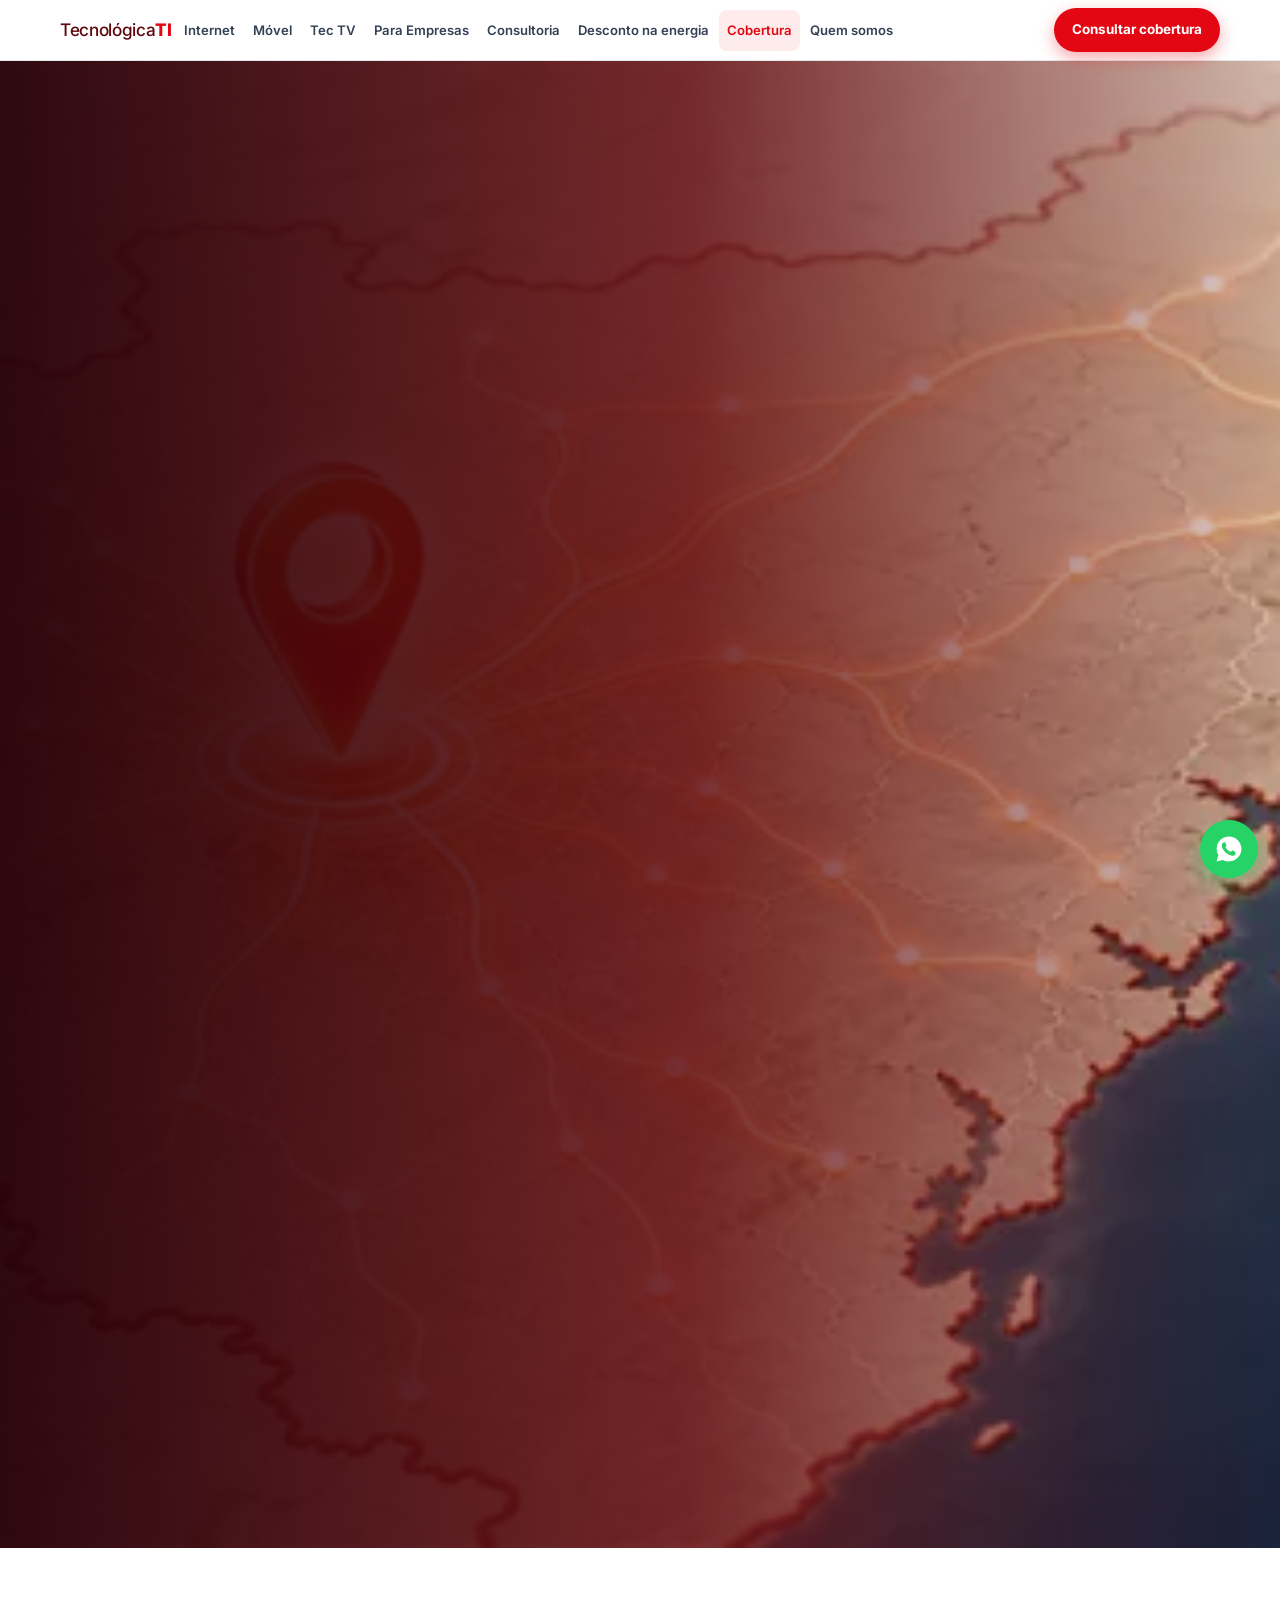
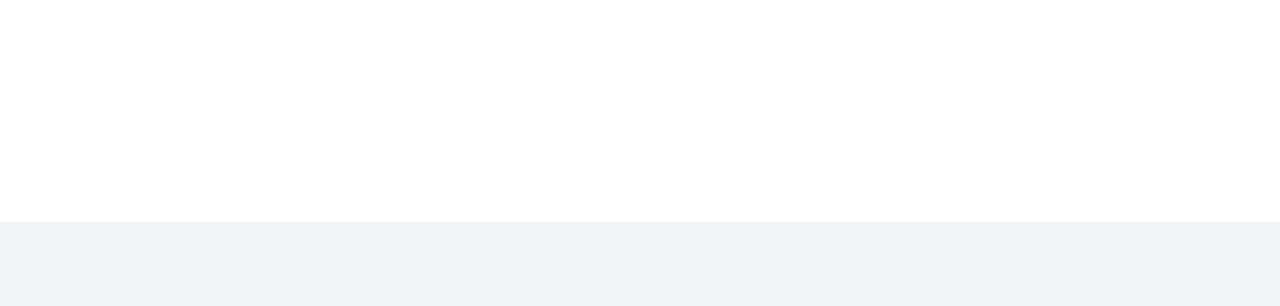
==== cobertura.html @ b2e0259f "Adiciona paginas de cobertura energia e planos moveis" ====
<!DOCTYPE html>
<html lang="pt-BR">
<head>
  <meta charset="UTF-8">
  <meta name="viewport" content="width=device-width, initial-scale=1.0">
  <title>Cobertura de Internet Fibra e Link Dedicado | Oeste da Bahia</title>
  <meta name="description" content="Consulte a cobertura da Tecnológica TI no Oeste da Bahia. Internet fibra, internet empresarial e link dedicado em Santa Maria da Vitória, Santana, São Félix do Coribe e outras cidades.">
  <meta name="keywords" content="cobertura internet Oeste da Bahia, internet fibra Santa Maria da Vitória, internet Santana Bahia, internet São Félix do Coribe, link dedicado Oeste da Bahia, Tecnológica TI">
  <meta name="robots" content="index, follow, max-image-preview:large">
  <link rel="canonical" href="https://tecnologicati.com.br/cobertura.html">
  <meta property="og:type" content="website">
  <meta property="og:locale" content="pt_BR">
  <meta property="og:title" content="Cobertura de Internet Fibra e Link Dedicado no Oeste da Bahia">
  <meta property="og:description" content="Conheça as cidades atendidas pela rede da Tecnológica TI e consulte disponibilidade de fibra e link dedicado.">
  <meta property="og:url" content="https://tecnologicati.com.br/cobertura.html">
  <meta property="og:image" content="https://tecnologicati.com.br/images/mapa-rede-fundo.png">
  <meta property="og:image:alt" content="Mapa da cobertura da Tecnológica TI no Oeste da Bahia">
  <link rel="icon" type="image/png" href="images/logo-oficial.png?v=2">
  <link rel="preconnect" href="https://fonts.googleapis.com">
  <link rel="preconnect" href="https://fonts.gstatic.com" crossorigin>
  <link href="https://fonts.googleapis.com/css2?family=Inter:wght@400;500;600;700;800&amp;display=swap" rel="stylesheet">
  <link rel="stylesheet" href="css/estilo.css?v=31">
  <script type="application/ld+json">
  {
    "@context": "https://schema.org",
    "@graph": [
      {
        "@type": "BreadcrumbList",
        "itemListElement": [
          {"@type": "ListItem", "position": 1, "name": "Início", "item": "https://tecnologicati.com.br/"},
          {"@type": "ListItem", "position": 2, "name": "Cobertura", "item": "https://tecnologicati.com.br/cobertura.html"}
        ]
      },
      {
        "@type": "Service",
        "name": "Cobertura de internet fibra e link dedicado no Oeste da Bahia",
        "serviceType": ["Internet fibra óptica", "Internet empresarial", "Link dedicado"],
        "description": "Rede regional da Tecnológica TI para residências e empresas no Oeste da Bahia, com consulta de disponibilidade por endereço.",
        "url": "https://tecnologicati.com.br/cobertura.html",
        "provider": {"@type": "Organization", "name": "Tecnológica TI Consultoria Digital", "url": "https://tecnologicati.com.br/", "telephone": "+55-77-3086-8790"},
        "areaServed": [
          "Santa Maria da Vitória", "São Félix do Coribe", "Correntina", "Santana", "Serra Dourada", "Colônia do Formoso", "Cuscuzeiro", "Porteiras de Santa Cruz", "Canápolis", "Bom Jesus da Lapa"
        ]
      },
      {
        "@type": "FAQPage",
        "mainEntity": [
          {"@type": "Question", "name": "Como consultar a cobertura de internet no meu endereço?", "acceptedAnswer": {"@type": "Answer", "text": "Selecione sua cidade no mapa e envie o endereço para a equipe da Tecnológica TI confirmar a disponibilidade técnica."}},
          {"@type": "Question", "name": "A Tecnológica TI oferece link dedicado?", "acceptedAnswer": {"@type": "Answer", "text": "Sim. Empresas, operadoras e provedores podem solicitar análise e cotação de link dedicado nas localidades atendidas pela rede."}},
          {"@type": "Question", "name": "Fibra residencial e link dedicado são a mesma coisa?", "acceptedAnswer": {"@type": "Answer", "text": "Não. A fibra residencial atende o uso cotidiano, enquanto o link dedicado é dimensionado para operações empresariais que precisam de banda garantida, estabilidade e atendimento especializado."}}
        ]
      }
    ]
  }
  </script>
</head>
<body class="cobertura-page">
  <header class="header" id="topo">
    <div class="container header__inner">
      <a href="index.html" class="logo" aria-label="Tecnológica TI — página inicial"><span class="logo__text">Tecnológica<strong>TI</strong></span></a>
      <nav class="nav" id="menu" aria-label="Navegação principal">
        <div class="nav__item"><a href="index.html#planos" class="nav__link">Internet</a></div>
        <div class="nav__item"><a href="movel.html" class="nav__link">Móvel</a></div>
        <div class="nav__item"><a href="index.html#tectv" class="nav__link">Tec TV</a></div>
        <div class="nav__item"><a href="index.html#planos-empresas" class="nav__link">Para Empresas</a></div>
        <div class="nav__item"><a href="index.html#consultoria" class="nav__link">Consultoria</a></div>
        <div class="nav__item"><a href="desconto-energia.html" class="nav__link">Desconto na energia</a></div>
        <div class="nav__item"><a href="cobertura.html" class="nav__link nav__link--ativo" aria-current="page">Cobertura</a></div>
        <div class="nav__item"><a href="sobre.html" class="nav__link">Quem somos</a></div>
      </nav>
      <div class="header__actions">
        <a class="btn btn--primary" href="https://wa.me/5577999764459?text=Ol%C3%A1!%20Quero%20consultar%20a%20cobertura%20de%20internet%20no%20meu%20endere%C3%A7o." target="_blank" rel="noopener">Consultar cobertura</a>
        <button class="menu-toggle" id="menuToggle" aria-label="Abrir menu" aria-expanded="false"><span></span><span></span><span></span></button>
      </div>
    </div>
  </header>

  <main>
    <section class="cobertura-hero">
      <div class="container cobertura-hero__conteudo">
        <nav class="breadcrumb" aria-label="Navegação estrutural"><a href="index.html">Início</a><span aria-hidden="true">›</span><span>Cobertura</span></nav>
        <span class="cobertura-kicker">Rede regional no Oeste da Bahia</span>
        <h1>Cobertura de internet fibra e link dedicado no Oeste da Bahia</h1>
        <p>Conectamos residências, empresas, operadoras e provedores com uma rede construída para entregar estabilidade, atendimento próximo e soluções adequadas a cada operação.</p>
        <div class="cobertura-hero__acoes">
          <a class="btn btn--primary btn--lg" href="#mapa-cobertura">Ver cidades atendidas</a>
          <a class="btn btn--sobre-claro btn--lg" href="https://wa.me/5577999764459?text=Ol%C3%A1!%20Quero%20consultar%20a%20cobertura%20da%20Tecnol%C3%B3gica%20TI." target="_blank" rel="noopener">Consultar meu endereço</a>
        </div>
      </div>
    </section>

    <section class="cobertura-intro" aria-labelledby="cobertura-qualidade-titulo">
      <div class="container cobertura-intro__grid">
        <div>
          <span class="sobre-kicker">Conectividade de verdade</span>
          <h2 id="cobertura-qualidade-titulo">Qualidade de internet que começa na infraestrutura</h2>
          <p>A experiência de uma boa conexão depende de planejamento, capacidade de rede e suporte. A Tecnológica TI mantém presença regional e acompanha a operação de perto para atender desde o uso diário em casa até ambientes empresariais que não podem parar.</p>
          <p>Nossa fibra óptica leva mais estabilidade para trabalho, estudos, entretenimento e sistemas corporativos. A disponibilidade de planos e a viabilidade técnica são confirmadas para cada endereço.</p>
        </div>
        <div class="cobertura-diferenciais" aria-label="Diferenciais da rede">
          <article><strong>Fibra óptica</strong><span>Conexão preparada para múltiplos dispositivos e uso intenso.</span></article>
          <article><strong>Suporte regional</strong><span>Atendimento próximo para orientar e resolver com agilidade.</span></article>
          <article><strong>Soluções empresariais</strong><span>Projetos dimensionados para comércios, escritórios e operações críticas.</span></article>
          <article><strong>Infraestrutura própria</strong><span>Rede integrada ao ecossistema de data center e interconexão.</span></article>
        </div>
      </div>
    </section>

    <section class="cobertura-mapa-section" id="mapa-cobertura" aria-labelledby="mapa-cobertura-titulo">
      <div class="container">
        <div class="sobre-section-head">
          <span class="sobre-kicker">Consulte a região</span>
          <h2 id="mapa-cobertura-titulo">Mapa de cobertura e presença de rede</h2>
          <p>Escolha uma cidade para posicionar o mapa. A cobertura exata deve ser confirmada pelo endereço de instalação.</p>
        </div>
        <div class="cobertura-mapa">
          <div class="google-map cobertura-mapa__iframe"><iframe id="googleMapaCobertura" title="Mapa da cobertura da Tecnológica TI em Santa Maria da Vitória" src="https://www.google.com/maps?q=Santa%20Maria%20da%20Vit%C3%B3ria%2C%20BA&amp;output=embed" loading="lazy" referrerpolicy="no-referrer-when-downgrade" allowfullscreen></iframe></div>
          <div class="cobertura-mapa__cidades">
            <h3>Cidades e localidades presentes no mapa</h3>
            <p>Selecione uma localidade para atualizar o mapa sem sair da página.</p>
            <div class="cobertura-cidades" role="list">
              <button type="button" data-destino="Santa Maria da Vitória, BA">Santa Maria da Vitória</button>
              <button type="button" data-destino="São Félix do Coribe, BA">São Félix do Coribe</button>
              <button type="button" data-destino="Correntina, BA">Correntina</button>
              <button type="button" data-destino="Santana, BA">Santana</button>
              <button type="button" data-destino="Serra Dourada, BA">Serra Dourada</button>
              <button type="button" data-destino="Colônia do Formoso, Santa Maria da Vitória, BA">Colônia do Formoso</button>
              <button type="button" data-destino="Cuscuzeiro, BA">Cuscuzeiro</button>
              <button type="button" data-destino="Porteiras de Santa Cruz, BA">Porteiras de Santa Cruz</button>
              <button type="button" data-destino="Canápolis, BA">Canápolis</button>
              <button type="button" data-destino="Bom Jesus da Lapa, BA">Bom Jesus da Lapa</button>
            </div>
            <a class="btn btn--primary" href="https://wa.me/5577999764459?text=Ol%C3%A1!%20Quero%20confirmar%20se%20a%20Tecnol%C3%B3gica%20TI%20atende%20meu%20endere%C3%A7o." target="_blank" rel="noopener">Confirmar cobertura no endereço</a>
          </div>
        </div>
      </div>
    </section>

    <section class="cobertura-dedicado" aria-labelledby="link-dedicado-titulo">
      <div class="container cobertura-dedicado__grid">
        <div>
          <span class="sobre-kicker">Conectividade para empresas</span>
          <h2 id="link-dedicado-titulo">Link dedicado para empresas nas cidades atendidas</h2>
          <p>O link dedicado é indicado para empresas que dependem de conectividade contínua para sistemas em nuvem, telefonia IP, videoconferências, monitoramento, filiais e atendimento digital.</p>
          <p>Cada projeto passa por análise técnica de rota, capacidade e necessidade de banda. A equipe dimensiona a solução e apresenta as condições para o endereço solicitado.</p>
          <a class="btn btn--cta btn--lg" href="https://wa.me/5577981409291?text=Ol%C3%A1!%20Quero%20cotar%20um%20link%20dedicado%20para%20minha%20empresa." target="_blank" rel="noopener">Cotar link dedicado</a>
        </div>
        <div class="cobertura-dedicado__itens">
          <article><h3>Banda dimensionada</h3><p>Capacidade planejada conforme aplicações, número de usuários e criticidade da operação.</p></article>
          <article><h3>Atendimento especializado</h3><p>Equipe preparada para acompanhar ambientes corporativos e projetos de rede.</p></article>
          <article><h3>Integração regional</h3><p>Conectividade apoiada pela infraestrutura e presença da Tecnológica TI no Oeste da Bahia.</p></article>
        </div>
      </div>
    </section>

    <section class="sobre-faq cobertura-faq" aria-labelledby="cobertura-faq-titulo">
      <div class="container">
        <div class="sobre-section-head"><span class="sobre-kicker">Perguntas frequentes</span><h2 id="cobertura-faq-titulo">Dúvidas sobre cobertura e link dedicado</h2></div>
        <div class="sobre-faq__grid">
          <details><summary>Como saber se a fibra chega ao meu endereço?</summary><p>Selecione sua cidade no mapa e fale com nossa equipe informando o endereço de instalação. A disponibilidade é confirmada após a consulta técnica.</p></details>
          <details><summary>Quais cidades aparecem no mapa da rede?</summary><p>O mapa reúne Santa Maria da Vitória, São Félix do Coribe, Correntina, Santana, Serra Dourada, Colônia do Formoso, Cuscuzeiro, Porteiras de Santa Cruz, Canápolis e Bom Jesus da Lapa.</p></details>
          <details><summary>Link dedicado é indicado para qual tipo de empresa?</summary><p>Para operações que precisam de conectividade estável para sistemas, nuvem, telefonia, videoconferência, monitoramento, atendimento e integração entre unidades.</p></details>
          <details><summary>Posso solicitar um projeto personalizado?</summary><p>Sim. A equipe avalia endereço, aplicações, quantidade de usuários e necessidade de banda para orientar a solução mais adequada.</p></details>
        </div>
      </div>
    </section>
  </main>

  <footer class="footer" id="rodape">
    <div class="container footer__inner">
      <div class="footer__col"><h4>Tecnológica TI</h4><a href="sobre.html">Quem somos</a><a href="cobertura.html">Cobertura</a><a href="index.html#melhor">Por que escolher a gente</a></div>
      <div class="footer__col"><h4>Soluções</h4><a href="index.html#planos">Internet fibra</a><a href="index.html#planos-empresas">Internet empresarial</a><a href="index.html#colocation">Colocation e data center</a><a href="#link-dedicado-titulo">Link dedicado</a></div>
      <div class="footer__col"><h4>Atendimento</h4><a href="https://tecnologicati2.atlaz.com.br/central" target="_blank" rel="noopener">Central do Assinante</a><a href="tel:+557730868790">(77) 3086-8790</a><a href="https://wa.me/5577999764459" target="_blank" rel="noopener">WhatsApp</a></div>
      <div class="footer__col"><h4>Unidades</h4><p>Av. Perimetral, 202<br>Santa Maria da Vitória/BA</p><p>Rua Coronel Flores, 52 — Centro<br>Santana/BA</p><a class="footer__admin" href="https://tecnologicati2.atlaz.com.br/admin" target="_blank" rel="noopener">Acesso interno</a></div>
    </div>
    <div class="footer__bottom"><div class="container footer__bottom-inner"><p>© <span id="ano"></span> Tecnológica TI Consultoria Digital.</p><p>Conectividade e infraestrutura no Oeste da Bahia.</p></div></div>
  </footer>
  <a class="whats-flutuante" href="https://wa.me/5577999764459?text=Ol%C3%A1!%20Quero%20consultar%20a%20cobertura%20de%20internet." target="_blank" rel="noopener" aria-label="Consultar cobertura pelo WhatsApp"><svg viewBox="0 0 24 24"><path d="M12 2A9.9 9.9 0 0 0 2.1 11.9a9.8 9.8 0 0 0 1.4 5.1L2 22l5.1-1.3a10 10 0 0 0 4.8 1.2A9.9 9.9 0 0 0 21.9 12 9.9 9.9 0 0 0 12 2zm5.4 14a2.8 2.8 0 0 1-1.9 1.3c-.5.1-1.2.2-3.4-.7a11.9 11.9 0 0 1-4.8-4.3 5.6 5.6 0 0 1-1.1-2.9A3.1 3.1 0 0 1 7.2 7a1 1 0 0 1 .8-.4h.6c.2 0 .4 0 .6.5s.8 1.9.8 2-.1.4-.2.5l-.4.5c-.1.2-.3.3-.1.6a8.4 8.4 0 0 0 1.6 2 7.7 7.7 0 0 0 2.2 1.4c.3.1.5.1.6-.1l.6-.7c.2-.3.4-.2.6-.1l1.9.9c.2.1.4.2.4.3a2.6 2.6 0 0 1-.2 1.6z"/></svg></a>
  <script src="js/cobertura.js?v=1" defer></script>
</body>
</html>
---- css/estilo.css ----
/* ==========================================================================
   Tecnológica TI — folha de estilo do site institucional
   Paleta própria: vermelho profundo + vermelho vibrante + laranja (degradê).
   Estrutura da página (14 blocos): barra utilitária com busca, cabeçalho por
   categorias, banner principal em carrossel, vitrine de ofertas, vitrine de
   colocation, banner secundário, vitrine com abas (cobertura/lojas), vitrine
   empresas, autoatendimento (8 blocos), app/central, "o melhor de" com abas,
   comunicados, barra mais opções e rodapé colorido em colunas.
   ========================================================================== */

:root {
  --verm-900: #5e070d;
  --verm-800: #7d0a13;
  --verm-700: #a80d1a;
  --verm-500: #e30613;
  --verm-400: #f04b55;
  --verm-100: #fdeceb;
  --laranja-500: #ff7a1a;
  --laranja-600: #e56505;
  --laranja-100: #ffeeda;
  --verde-whats: #25d366;
  --cinza-900: #101828;
  --cinza-700: #344054;
  --cinza-500: #667085;
  --cinza-200: #e4e7ec;
  --cinza-100: #f2f4f7;
  --branco: #ffffff;
  --sombra: 0 8px 24px rgba(16, 24, 40, .08);
  --sombra-alta: 0 16px 40px rgba(16, 24, 40, .14);
  --raio: 16px;
  --fonte: "Inter", system-ui, -apple-system, "Segoe UI", sans-serif;
}

* { margin: 0; padding: 0; box-sizing: border-box; }

html { scroll-behavior: smooth; }

body {
  font-family: var(--fonte);
  color: var(--cinza-700);
  background: var(--branco);
  line-height: 1.6;
  -webkit-font-smoothing: antialiased;
}

img, svg { display: block; max-width: 100%; }

/* Evita renderizar seções distantes da tela até que o usuário se aproxime. */
main > section:not(.banner) {
  content-visibility: auto;
  contain-intrinsic-size: auto 760px;
}

a { color: var(--verm-500); text-decoration: none; }

.container { width: min(1160px, 100% - 40px); margin-inline: auto; }

.ico { width: 16px; height: 16px; fill: currentColor; flex: none; }

/* --------------------------------------------------------------------------
   Botões
   -------------------------------------------------------------------------- */
.btn {
  display: inline-flex;
  align-items: center;
  justify-content: center;
  gap: 8px;
  padding: 12px 22px;
  border-radius: 999px;
  font-weight: 700;
  font-size: .95rem;
  border: 2px solid transparent;
  cursor: pointer;
  transition: transform .15s ease, box-shadow .15s ease, background .15s ease, color .15s ease;
  white-space: nowrap;
}
.btn:hover { transform: translateY(-2px); }

.btn--primary {
  background: var(--verm-500);
  color: var(--branco);
  box-shadow: 0 6px 16px rgba(227, 6, 19, .35);
}
.btn--primary:hover { background: var(--verm-700); }

.btn--outline {
  border-color: var(--verm-500);
  color: var(--verm-500);
  background: transparent;
}
.btn--outline:hover { background: var(--verm-100); }

/* Botão de ação das vitrines e banners (equivalente estrutural ao CTA de loja) */
.btn--cta {
  background: var(--laranja-500);
  color: var(--verm-900);
  box-shadow: 0 6px 16px rgba(255, 122, 26, .35);
}
.btn--cta:hover { background: var(--laranja-600); color: var(--branco); }

.btn--block { width: 100%; }

/* --------------------------------------------------------------------------
   1. Barra utilitária: segmentos + região + busca + central
   -------------------------------------------------------------------------- */
.utilbar {
  background: var(--branco);
  border-bottom: 1px solid var(--cinza-200);
  font-size: .82rem;
}
.utilbar__inner {
  display: flex;
  align-items: center;
  justify-content: space-between;
  gap: 16px;
  min-height: 38px;
  flex-wrap: wrap;
}
.utilbar__segmentos { display: flex; align-items: stretch; }
.utilbar__seg {
  display: inline-flex;
  align-items: center;
  padding: 10px 14px;
  color: var(--cinza-700);
  font-weight: 600;
  border-bottom: 3px solid transparent;
}
.utilbar__seg:hover { color: var(--verm-500); }
.utilbar__seg--ativo { color: var(--verm-500); border-bottom-color: var(--verm-500); }

.utilbar__direita { display: flex; align-items: center; gap: 20px; flex: 1; justify-content: flex-start; min-width: 0; }
.utilbar__local { display: inline-flex; align-items: center; gap: 6px; color: var(--cinza-500); }
.utilbar__local .ico { fill: var(--verm-500); }

.busca {
  display: flex;
  align-items: center;
  background: var(--cinza-100);
  border: 1px solid var(--cinza-200);
  border-radius: 999px;
  overflow: hidden;
  flex: 1;
  max-width: 500px;
  min-width: 280px;
  margin-left: 12px;
  margin-right: auto;
  transition: border-color .15s ease, box-shadow .15s ease;
}
.busca:focus-within { border-color: var(--verm-500); box-shadow: 0 0 0 3px rgba(227, 6, 19, .1); }
.busca input {
  border: 0;
  background: transparent;
  padding: 9px 14px 9px 4px;
  font-family: inherit;
  font-size: .85rem;
  width: 100%;
  outline: none;
  color: var(--cinza-700);
}
.busca button {
  border: 0;
  background: transparent;
  width: 38px; height: 34px;
  margin-left: 5px;
  padding: 0;
  display: grid; place-items: center;
  cursor: pointer;
}
.busca button svg { width: 17px; height: 17px; fill: var(--verm-500); }

.utilbar__central { font-weight: 700; color: var(--verm-500); }
.utilbar__central:hover { text-decoration: underline; }

/* --------------------------------------------------------------------------
   2. Cabeçalho: logo + categorias + ações
   -------------------------------------------------------------------------- */
.header {
  position: sticky;
  top: 0;
  z-index: 50;
  background: var(--branco);
  border-bottom: 1px solid var(--cinza-200);
  transition: box-shadow .2s ease;
}
.header.rolou { box-shadow: var(--sombra); }

.header__inner {
  display: flex;
  align-items: center;
  justify-content: flex-start;
  gap: 4px;
  height: 60px;
}

.logo { display: inline-flex; align-items: center; gap: 5px; flex-shrink: 0; }
.logo__text { font-size: 1.08rem; font-weight: 500; color: var(--verm-900); letter-spacing: -.02em; white-space: nowrap; }
.logo__text strong { font-weight: 800; color: var(--verm-500); }
.logo--light .logo__text { color: var(--branco); }
.logo--light .logo__text strong { color: var(--laranja-500); }

.nav { display: flex; align-items: center; justify-content: flex-start; gap: 2px; flex: 0 1 auto; min-width: 0; }
.nav__item { position: relative; flex-shrink: 0; }
.nav__link {
  display: inline-flex;
  align-items: center;
  gap: 4px;
  color: var(--cinza-700);
  font-weight: 600;
  font-size: .82rem;
  padding: 10px 8px;
  border-radius: 8px;
  white-space: nowrap;
}
.nav__link:hover { color: var(--verm-500); background: var(--verm-100); }
.nav__seta { width: 14px; height: 14px; }

.nav__drop {
  position: absolute;
  top: 100%; left: 0;
  min-width: 220px;
  background: var(--branco);
  border: 1px solid var(--cinza-200);
  border-radius: 12px;
  box-shadow: var(--sombra-alta);
  padding: 8px;
  display: none;
  z-index: 60;
}
.nav__item:hover .nav__drop,
.nav__item:focus-within .nav__drop { display: block; }
.nav__drop a {
  display: block;
  padding: 10px 12px;
  border-radius: 8px;
  color: var(--cinza-700);
  font-size: .92rem;
}
.nav__drop a:hover { background: var(--verm-100); color: var(--verm-500); }

.header__actions { display: flex; align-items: center; gap: 10px; flex-shrink: 0; margin-left: auto; }
.header__actions > .btn--primary { padding: 9px 16px; font-size: .84rem; }
.btn--central { padding: 10px 18px; }

.menu-toggle {
  display: none;
  flex-direction: column;
  gap: 5px;
  background: none;
  border: 0;
  padding: 8px;
  cursor: pointer;
}
.menu-toggle span {
  width: 24px; height: 2.5px;
  background: var(--verm-900);
  border-radius: 2px;
  transition: transform .2s ease, opacity .2s ease;
}
.menu-toggle[aria-expanded="true"] span:nth-child(1) { transform: translateY(7.5px) rotate(45deg); }
.menu-toggle[aria-expanded="true"] span:nth-child(2) { opacity: 0; }
.menu-toggle[aria-expanded="true"] span:nth-child(3) { transform: translateY(-7.5px) rotate(-45deg); }

/* --------------------------------------------------------------------------
   3. Banner principal (carrossel promocional de largura total)
   -------------------------------------------------------------------------- */
.banner {
  /* Imagem de fundo do topo com leve escurecimento à esquerda para o texto */
  background-color: var(--verm-700);
  color: var(--branco);
  overflow: hidden;
  position: relative;
}

.banner__slide {
  display: none;
  animation: slideEntra .5s ease;
  background-size: cover;
  background-position: center;
  min-height: 310px;
}
.banner__slide:nth-child(1) {
  background-image: linear-gradient(100deg, rgba(70, 5, 8, .72) 0%, rgba(70, 5, 8, .3) 58%, rgba(0, 0, 0, .08) 100%), url("../images/fundo-topo.webp");
}
.banner__slide:nth-child(2) {
  background-image: linear-gradient(90deg, rgba(25, 0, 4, .35), transparent 68%), url("../images/hero-datacenter.webp");
}
.banner__slide:nth-child(3) {
  background-image: linear-gradient(90deg, rgba(94, 7, 13, .92) 0%, rgba(140, 8, 16, .64) 55%, rgba(94, 7, 13, .28) 100%), url("../images/hero-suporte.webp");
  background-blend-mode: color, normal;
}
.banner__slide:nth-child(4) {
  background-image: linear-gradient(90deg, rgba(15, 0, 4, .3), transparent 68%), url("../images/hero-tectv.webp");
}
.banner__slide--ativo { display: block; }
@keyframes slideEntra {
  from { opacity: 0; transform: translateX(24px); }
  to { opacity: 1; transform: translateX(0); }
}

.banner__grid {
  display: grid;
  grid-template-columns: minmax(0, 680px);
  gap: 40px;
  align-items: center;
  padding: 38px 0 36px;
  min-height: 310px;
}
.banner .banner__oferta { display: none; }

.banner__selo {
  display: inline-block;
  background: var(--laranja-500);
  color: var(--verm-900);
  font-size: .78rem;
  font-weight: 800;
  text-transform: uppercase;
  letter-spacing: .05em;
  padding: 5px 14px;
  border-radius: 999px;
  margin-bottom: 16px;
}
.banner__texto h1, .banner__texto h2 {
  font-size: clamp(1.7rem, 3.4vw, 2.5rem);
  font-weight: 800;
  line-height: 1.15;
  letter-spacing: -.02em;
  margin-bottom: 12px;
}
.banner__texto p { color: rgba(255, 255, 255, .82); max-width: 46ch; }

.banner__oferta { display: grid; justify-items: center; }

.oferta-composta {
  background: rgba(255, 255, 255, .1);
  backdrop-filter: blur(10px);
  border: 1px solid rgba(255, 255, 255, .22);
  border-radius: 20px;
  padding: 26px 32px;
  display: grid;
  justify-items: center;
  gap: 18px;
  box-shadow: var(--sombra-alta);
  min-width: 300px;
}
.oferta-composta__blocos { display: flex; align-items: center; gap: 14px; }
.oferta-composta__bloco { text-align: center; }
.oferta-composta__numero {
  display: block;
  font-size: 3.6rem;
  font-weight: 800;
  line-height: 1;
  letter-spacing: -.04em;
}
.oferta-composta__unidade { font-size: 1.1rem; font-weight: 700; color: var(--laranja-500); }
.oferta-composta__mais { font-size: 1.8rem; font-weight: 800; color: rgba(255, 255, 255, .6); }
.oferta-composta__bloco--extra {
  display: flex;
  flex-direction: column;
  align-items: center;
  gap: 8px;
  background: rgba(255, 255, 255, .1);
  border-radius: 14px;
  padding: 14px 18px;
  font-size: .85rem;
  font-weight: 600;
}
.oferta-composta__bloco--extra svg { width: 30px; height: 30px; fill: var(--laranja-500); }

.oferta-composta__preco { text-align: center; }
.oferta-composta__preco > span { display: block; font-size: .82rem; color: rgba(255, 255, 255, .75); margin-bottom: 2px; }

.preco-grande { display: flex; align-items: baseline; justify-content: center; gap: 4px; font-weight: 800; }
.preco-grande em { font-style: normal; font-size: 1rem; align-self: flex-start; margin-top: 8px; }
.preco-grande { font-size: 2.6rem; line-height: 1; }
.preco-grande small { font-size: 1rem; font-weight: 600; opacity: .85; }
.preco-grande--escuro { color: var(--verm-900); }
.preco-grande--consulta { font-size: 1.35rem; padding: 10px 0; }

.rack--banner { margin: 0; min-width: 260px; }
.rack--banner2 { margin: 0; min-width: 220px; }

.banner__pontos {
  display: flex;
  justify-content: center;
  gap: 10px;
  padding: 0;
  position: absolute;
  left: 50%;
  bottom: 12px;
  transform: translateX(-50%);
  z-index: 4;
}

#planos.vitrine { padding-top: 44px; }
.banner__ponto, .banner2__ponto {
  width: 10px; height: 10px;
  border-radius: 999px;
  border: 0;
  background: rgba(255, 255, 255, .35);
  cursor: pointer;
  transition: width .2s ease, background .2s ease;
  padding: 0;
}
.banner__ponto--ativo { width: 28px; background: var(--laranja-500); }

/* --------------------------------------------------------------------------
   Banner ilustrado da campanha (imagem pura, sem texto sobreposto)
   -------------------------------------------------------------------------- */
.banner-imagem { padding: 8px 0 40px; }
.banner-imagem a {
  display: block;
  border-radius: 20px;
  overflow: hidden;
  box-shadow: var(--sombra);
  transition: transform .2s ease, box-shadow .2s ease;
}
.banner-imagem a:hover { transform: translateY(-3px); box-shadow: var(--sombra-alta); }
.banner-imagem img { width: 100%; display: block; }

/* --------------------------------------------------------------------------
   Vitrines (títulos, trilhos de cards e setas)
   -------------------------------------------------------------------------- */
.vitrine { padding: 64px 0; }
.vitrine--cinza { background: var(--cinza-100); }

.vitrine__titulo {
  font-size: clamp(1.4rem, 2.6vw, 1.9rem);
  font-weight: 800;
  color: var(--verm-900);
  letter-spacing: -.02em;
  margin-bottom: 6px;
}
.vitrine__subtitulo { color: var(--cinza-500); font-size: .98rem; margin-bottom: 30px; }
.vitrine__titulo + .abas { margin-top: 18px; }

.trilho {
  display: grid;
  grid-auto-flow: column;
  grid-auto-columns: calc(25% - 18px);
  gap: 24px;
  overflow-x: auto;
  scroll-snap-type: x mandatory;
  padding: 16px 4px 8px;
  scrollbar-width: none;
}
.trilho::-webkit-scrollbar { display: none; }
.trilho > * { scroll-snap-align: start; }

.trilho__setas {
  display: flex;
  justify-content: center;
  gap: 14px;
  margin-top: 18px;
}
.trilho__seta {
  width: 40px; height: 40px;
  border-radius: 50%;
  border: 0;
  background: var(--verm-100);
  display: grid; place-items: center;
  cursor: pointer;
  transition: background .15s ease;
}
.trilho__seta:hover { background: var(--verm-500); }
.trilho__seta svg { width: 20px; height: 20px; fill: var(--verm-500); }
.trilho__seta:hover svg { fill: var(--branco); }

/* Card de oferta (planos e soluções) */
.oferta {
  background: var(--branco);
  border: 1px solid var(--cinza-200);
  border-radius: var(--raio);
  padding: 24px;
  display: flex;
  flex-direction: column;
  position: relative;
  transition: transform .2s ease, box-shadow .2s ease;
}
.oferta:hover { transform: translateY(-4px); box-shadow: var(--sombra); }
.oferta--destaque { border: 2px solid var(--verm-500); box-shadow: var(--sombra-alta); }

.oferta__tag {
  position: absolute;
  top: -12px; left: 20px;
  background: var(--verm-500);
  color: var(--branco);
  font-size: .72rem;
  font-weight: 700;
  text-transform: uppercase;
  letter-spacing: .05em;
  padding: 4px 12px;
  border-radius: 999px;
  white-space: nowrap;
}
.oferta__tag--ciano { background: var(--laranja-500); color: var(--verm-900); }
.oferta__tag--escuro { background: var(--verm-900); }

.oferta__visual {
  aspect-ratio: 764 / 508;
  border-radius: 12px;
  margin: 12px 0 6px;
  overflow: hidden;
}
.oferta__visual img {
  width: 100%;
  height: 100%;
  object-fit: cover;
  display: block;
  transition: transform .25s ease;
}
.oferta__visual--empresa {
  aspect-ratio: auto;
  height: 112px;
  margin: 12px 0 8px;
}
.oferta:hover .oferta__visual img { transform: scale(1.08); }
.oferta__visual--dia { background: linear-gradient(135deg, var(--verm-500), var(--laranja-500)); }
.oferta__visual--streaming { background: linear-gradient(135deg, var(--verm-900), var(--verm-500)); }
.oferta__visual--games { background: linear-gradient(135deg, #1c1c2e, var(--verm-700)); }
.oferta__visual--casa { background: linear-gradient(135deg, var(--laranja-600), var(--verm-500)); }

.oferta__titulo {
  color: var(--verm-900);
  font-size: 1.02rem;
  font-weight: 700;
  line-height: 1.35;
  margin: 10px 0 14px;
  min-height: 2.7em;
}
.oferta__titulo-sub {
  display: block;
  color: var(--laranja-600);
  font-size: .82rem;
  font-weight: 700;
  margin-top: 2px;
}

/* Banner com ícone (colocation, IPv4) */
.oferta__banner {
  position: relative;
  height: 120px;
  border-radius: 12px;
  margin: 12px 0 6px;
  display: grid;
  place-items: center;
  overflow: hidden;
}
.oferta__banner svg {
  width: 46px; height: 46px;
  fill: none;
  stroke: rgba(255, 255, 255, .95);
  stroke-width: 1.6;
  stroke-linecap: round;
  stroke-linejoin: round;
  filter: drop-shadow(0 6px 14px rgba(0, 0, 0, .3));
}
.oferta__banner img {
  width: 100%;
  height: 100%;
  object-fit: cover;
  display: block;
  transition: transform .25s ease;
}
.ipv4 .oferta__banner img { object-position: center; }
.oferta:hover .oferta__banner img { transform: scale(1.08); }
.oferta__banner--1 { background: linear-gradient(135deg, var(--verm-900), var(--verm-500)); }
.oferta__banner--2 { background: linear-gradient(135deg, var(--verm-700), var(--laranja-600)); }
.oferta__banner--3 { background: linear-gradient(135deg, #1c1c2e, var(--verm-700)); }
.oferta__banner--4 { background: linear-gradient(135deg, var(--laranja-600), var(--verm-500)); }
.oferta__banner--5 { background: linear-gradient(135deg, var(--laranja-500), var(--verm-600, var(--verm-500))); }
.oferta__banner-badge {
  position: absolute;
  right: 10px;
  bottom: 10px;
  background: var(--branco);
  color: var(--verm-900);
  font-weight: 800;
  font-size: .8rem;
  min-width: 38px;
  height: 38px;
  padding: 0 6px;
  border-radius: 999px;
  display: grid;
  place-items: center;
  box-shadow: 0 4px 10px rgba(0, 0, 0, .25);
}

.oferta__custoip {
  display: flex;
  align-items: center;
  gap: 10px;
  background: var(--cinza-100);
  border: 1px solid var(--cinza-200);
  border-radius: 10px;
  padding: 8px 12px;
  margin-bottom: 12px;
}
.oferta__custoip svg { width: 20px; height: 20px; fill: var(--cinza-500); flex-shrink: 0; }
.oferta__custoip-texto { font-size: .72rem; color: var(--cinza-500); line-height: 1.3; }
.oferta__custoip-valor { display: block; font-weight: 800; color: var(--verm-900); font-size: .85rem; }
.oferta__lista { list-style: none; flex: 1; margin-bottom: 18px; }
.oferta__lista li {
  display: flex;
  align-items: flex-start;
  gap: 8px;
  font-size: .88rem;
  padding: 7px 0;
  border-bottom: 1px dashed var(--cinza-200);
}
.oferta__lista li:last-child { border-bottom: 0; }
.oferta__lista .ico { fill: var(--laranja-600); margin-top: 3px; }

.oferta__rodape { display: grid; gap: 8px; text-align: center; }
.oferta__label { font-size: .78rem; color: var(--cinza-500); font-weight: 600; }
.oferta__detalhes { font-size: .88rem; font-weight: 600; }
.oferta__detalhes:hover { text-decoration: underline; }

/* Card de produto (cidades / lojas) */
.produto {
  background: var(--branco);
  border: 1px solid var(--cinza-200);
  border-radius: var(--raio);
  padding: 24px;
  display: flex;
  flex-direction: column;
  position: relative;
  text-align: center;
  transition: transform .2s ease, box-shadow .2s ease;
}
.produto:hover { transform: translateY(-4px); box-shadow: var(--sombra); }

.produto__tag {
  position: absolute;
  top: -12px; left: 20px;
  background: var(--verm-500);
  color: var(--branco);
  font-size: .72rem;
  font-weight: 700;
  text-transform: uppercase;
  letter-spacing: .05em;
  padding: 4px 12px;
  border-radius: 999px;
}
.produto__tag--ciano { background: var(--laranja-500); color: var(--verm-900); }

.produto__visual {
  height: 96px;
  display: grid;
  place-items: center;
  background: var(--verm-100);
  border-radius: 12px;
  margin: 12px 0 16px;
}
.produto__visual svg { width: 44px; height: 44px; fill: var(--verm-500); }
.produto__visual--foto {
  overflow: hidden;
  padding: 0;
}
.produto__visual--foto img {
  width: 100%;
  height: 100%;
  object-fit: cover;
  display: block;
  transition: transform .25s ease;
}
.produto:hover .produto__visual--foto img { transform: scale(1.05); }

.produto__nome { color: var(--verm-900); font-size: 1.05rem; font-weight: 800; }
.produto__marca { font-size: .85rem; color: var(--cinza-500); margin-bottom: 12px; }
.produto__specs {
  list-style: none;
  font-size: .85rem;
  color: var(--cinza-700);
  margin-bottom: 18px;
  flex: 1;
}
.produto__specs li { padding: 5px 0; border-bottom: 1px dashed var(--cinza-200); }
.produto__specs li:last-child { border-bottom: 0; }

/* --------------------------------------------------------------------------
   Abas (tab strips)
   -------------------------------------------------------------------------- */
.abas {
  display: flex;
  gap: 4px;
  border-bottom: 2px solid var(--cinza-200);
  margin-bottom: 26px;
  overflow-x: auto;
  scrollbar-width: none;
}
.abas::-webkit-scrollbar { display: none; }
.abas__botao {
  border: 0;
  background: none;
  font-family: inherit;
  font-size: .93rem;
  font-weight: 600;
  color: var(--cinza-500);
  padding: 12px 18px;
  cursor: pointer;
  border-bottom: 3px solid transparent;
  margin-bottom: -2px;
  white-space: nowrap;
}
.abas__botao:hover { color: var(--verm-500); }
.abas__botao--ativo { color: var(--verm-500); border-bottom-color: var(--verm-500); }

.abas__painel { display: none; }
.abas__painel--ativo { display: block; }

/* --------------------------------------------------------------------------
   6. Banner secundário (carrossel escuro)
   -------------------------------------------------------------------------- */
.banner2 { padding: 24px 0 40px; }
.banner2__viewport { position: relative; }
.banner2__slide {
  display: none;
  grid-template-columns: .8fr 1.2fr;
  gap: 40px;
  align-items: center;
  background:
    radial-gradient(500px 300px at 100% 0%, rgba(255, 122, 26, .2), transparent 60%),
    linear-gradient(120deg, var(--cinza-900), var(--verm-900));
  color: var(--branco);
  border-radius: 20px;
  padding: 40px 48px;
  min-height: 256px;
  box-sizing: border-box;
  animation: slideEntra .5s ease;
}
.banner2__slide:first-child {
  background:
    linear-gradient(90deg, rgba(10, 10, 14, .08) 0%, rgba(34, 5, 9, .48) 46%, rgba(94, 7, 13, .94) 100%),
    url("../images/datacenter-banner-fundo.webp") center / cover no-repeat;
}
.banner2__slide:first-child .banner2__visual { visibility: hidden; }
.banner2__slide:nth-child(2) {
  background:
    linear-gradient(90deg, rgba(10, 10, 16, .18) 0%, rgba(94, 7, 13, .82) 58%, rgba(94, 7, 13, .94) 100%),
    url("../images/youtube-banner-fundo.webp") center / cover no-repeat;
}
.banner2__slide--ativo { display: grid; }

.banner2__visual { display: grid; place-items: center; }
.banner2__icone { width: 110px; height: 110px; fill: var(--laranja-500); }

.banner2__conteudo h2 {
  font-size: clamp(1.25rem, 2.4vw, 1.7rem);
  font-weight: 800;
  letter-spacing: -.02em;
  margin-bottom: 10px;
}
.banner2__conteudo p { color: rgba(255, 255, 255, .8); font-size: .95rem; margin-bottom: 20px; max-width: 60ch; }

.banner2__pontos { display: flex; justify-content: center; gap: 10px; margin-top: 16px; }
.banner2__ponto--ativo { width: 28px; background: var(--verm-500); }
.banner2__ponto { background: var(--cinza-200); }
.banner2__ponto.banner2__ponto--ativo { background: var(--verm-500); }

/* --------------------------------------------------------------------------
   9. Autoatendimento (grade de blocos com ícone)
   -------------------------------------------------------------------------- */
.autoatendimento { padding: 64px 0; }
.servicos {
  display: grid;
  grid-template-columns: repeat(auto-fill, minmax(150px, 1fr));
  gap: 16px;
}
.servico {
  border: 1px solid var(--cinza-200);
  border-radius: 12px;
  background: var(--branco);
  padding: 18px 16px 16px;
  display: flex;
  flex-direction: column;
  gap: 26px;
  color: var(--verm-900);
  font-weight: 600;
  font-size: .88rem;
  line-height: 1.35;
  transition: transform .15s ease, box-shadow .15s ease, border-color .15s ease;
}
.servico:hover { transform: translateY(-3px); box-shadow: var(--sombra); border-color: var(--verm-500); }
.servico svg { width: 28px; height: 28px; fill: var(--verm-500); }

.servico--destaque { background: var(--verm-500); border-color: var(--verm-500); color: var(--branco); }
.servico--destaque svg { fill: var(--branco); }
.servico--destaque:hover { background: var(--verm-700); }

/* --------------------------------------------------------------------------
   10. App / Central do Assinante
   -------------------------------------------------------------------------- */
.app { padding: 40px 0 64px; }
.app__inner {
  display: grid;
  grid-template-columns: .9fr 1.1fr;
  gap: 48px;
  align-items: center;
}
.app__banner {
  background:
    linear-gradient(135deg, rgba(94, 7, 13, .9), rgba(179, 11, 23, .7)),
    url("../images/central-assinante-fundo.webp") center / cover no-repeat;
  border-radius: 20px;
  color: var(--branco);
  padding: 36px;
  display: grid;
  justify-items: center;
  gap: 18px;
  text-align: center;
}
.app__baixar {
  justify-self: start;
  background: var(--laranja-500);
  color: var(--verm-900);
  font-size: .78rem;
  font-weight: 800;
  text-transform: uppercase;
  letter-spacing: .05em;
  padding: 5px 14px;
  border-radius: 999px;
}
.app__fone {
  width: 120px; height: 180px;
  border: 2px solid rgba(255, 255, 255, .3);
  border-radius: 22px;
  display: grid; place-items: center;
  background: rgba(255, 255, 255, .06);
}
.app__fone svg { width: 54px; height: 54px; fill: var(--laranja-500); }
.app__nome { font-weight: 800; font-size: 1.1rem; line-height: 1.3; }

.app__conteudo h2 {
  font-size: clamp(1.35rem, 2.6vw, 1.8rem);
  font-weight: 800;
  color: var(--verm-900);
  letter-spacing: -.02em;
  margin-bottom: 14px;
}
.app__conteudo p { color: var(--cinza-500); margin-bottom: 14px; }
.app__acoes { display: flex; gap: 12px; flex-wrap: wrap; margin-top: 10px; }

/* --------------------------------------------------------------------------
   11. O que temos de melhor (abas + painel com tile)
   -------------------------------------------------------------------------- */
.melhor { padding: 40px 0 64px; }
.melhor__painel {
  display: grid;
  grid-template-columns: .8fr 1.2fr;
  gap: 40px;
  align-items: center;
  background: var(--cinza-100);
  border-radius: 20px;
  padding: 36px 40px;
}
.melhor__tile {
  background: linear-gradient(135deg, var(--verm-500), var(--laranja-500));
  border-radius: 16px;
  color: var(--branco);
  padding: 28px;
  display: grid;
  gap: 10px;
  justify-items: center;
  text-align: center;
}
.melhor__tile-topo { font-size: .8rem; font-weight: 800; text-transform: uppercase; letter-spacing: .06em; }
.melhor__tile-numeros { display: flex; gap: 14px; align-items: baseline; }
.melhor__tile-numeros span { font-size: 2.4rem; font-weight: 800; line-height: 1; letter-spacing: -.03em; }
.melhor__tile-numeros span:nth-child(2) { font-size: 3.2rem; }
.melhor__tile-base { font-size: .9rem; font-weight: 600; opacity: .9; }

.melhor__texto h3 { color: var(--verm-900); font-size: 1.25rem; font-weight: 800; margin-bottom: 10px; }
.melhor__texto p { color: var(--cinza-500); margin-bottom: 18px; max-width: 62ch; }

/* --------------------------------------------------------------------------
   12. Comunicados
   -------------------------------------------------------------------------- */
.comunicados { padding: 24px 0 64px; }
.trilho--comunicados { grid-auto-columns: calc(20% - 20px); }

.comunicado {
  background: var(--branco);
  border: 1px solid var(--cinza-200);
  border-radius: 12px;
  padding: 20px;
  display: flex;
  flex-direction: column;
  gap: 8px;
}
.comunicado h3 { color: var(--verm-500); font-size: .95rem; font-weight: 700; }
.comunicado p { font-size: .84rem; color: var(--cinza-500); flex: 1; }
.comunicado a { font-size: .86rem; font-weight: 700; }
.comunicado a:hover { text-decoration: underline; }

/* --------------------------------------------------------------------------
   13. Barra "Mais opções"
   -------------------------------------------------------------------------- */
.maisopcoes {
  display: flex;
  align-items: center;
  justify-content: center;
  gap: 8px;
  background: var(--verm-800);
  color: var(--branco);
  font-weight: 700;
  font-size: .9rem;
  padding: 12px 0;
}
.maisopcoes:hover { background: var(--verm-700); }
.maisopcoes .ico { fill: var(--laranja-500); }

/* --------------------------------------------------------------------------
   14. Rodapé colorido em colunas
   -------------------------------------------------------------------------- */
.footer { background: var(--verm-900); color: rgba(255, 255, 255, .75); }
.footer__inner {
  display: grid;
  grid-template-columns: repeat(4, 1fr);
  gap: 40px;
  padding: 56px 0 40px;
}
.footer__col h4 {
  color: var(--branco);
  font-size: .85rem;
  text-transform: uppercase;
  letter-spacing: .08em;
  margin-bottom: 16px;
}
.footer__col a, .footer__col p {
  display: block;
  color: rgba(255, 255, 255, .75);
  font-size: .9rem;
  margin-bottom: 10px;
}
.footer__col a:hover { color: var(--branco); }
.footer__col .footer__admin {
  margin-top: 10px;
  font-size: .76rem;
  color: rgba(255, 255, 255, .38);
}
.footer__col .footer__admin:hover { color: rgba(255, 255, 255, .75); }

.footer__social-faixa { border-top: 1px solid rgba(255, 255, 255, .12); padding: 18px 0; }
.footer__social-inner {
  display: flex;
  align-items: center;
  gap: 18px;
  flex-wrap: wrap;
}
.footer__social-inner > span { font-weight: 700; color: var(--branco); font-size: .9rem; }
.footer__social { display: flex; gap: 12px; }
.footer__social a {
  width: 36px; height: 36px;
  border-radius: 10px;
  background: rgba(255, 255, 255, .1);
  display: grid; place-items: center;
  transition: background .15s ease;
}
.footer__social a:hover { background: var(--verm-500); }
.footer__social svg { width: 17px; height: 17px; fill: var(--branco); }

.footer__bottom { border-top: 1px solid rgba(255, 255, 255, .12); padding: 18px 0; }
.footer__bottom-inner {
  display: flex;
  align-items: center;
  justify-content: space-between;
  gap: 12px;
  flex-wrap: wrap;
  font-size: .8rem;
}

/* --------------------------------------------------------------------------
   WhatsApp flutuante
   -------------------------------------------------------------------------- */
.whats-flutuante {
  position: fixed;
  right: 22px; bottom: 22px;
  z-index: 60;
  width: 58px; height: 58px;
  border-radius: 50%;
  background: var(--verde-whats);
  display: grid; place-items: center;
  box-shadow: 0 8px 24px rgba(37, 211, 102, .45);
  transition: transform .15s ease;
}
.whats-flutuante:hover { transform: scale(1.08); }
.whats-flutuante svg { width: 30px; height: 30px; fill: var(--branco); }

/* --------------------------------------------------------------------------
   Movimento reduzido
   -------------------------------------------------------------------------- */
@media (prefers-reduced-motion: reduce) {
  html { scroll-behavior: auto; }
  .banner__slide, .banner2__slide { animation: none; }
  .btn:hover, .oferta:hover, .produto:hover, .servico:hover { transform: none; }
}

/* --------------------------------------------------------------------------
   Responsivo
   -------------------------------------------------------------------------- */
@media (max-width: 1180px) {
  .header__inner { justify-content: space-between; gap: 8px; }
  .header__actions { margin-left: 0; }
  .nav {
    position: absolute;
    top: 100%; left: 0; right: 0;
    background: var(--branco);
    flex-direction: column;
    align-items: stretch;
    gap: 0;
    padding: 12px 20px 20px;
    border-bottom: 1px solid var(--cinza-200);
    box-shadow: var(--sombra);
    display: none;
  }
  .nav.aberto { display: flex; max-height: calc(100vh - 60px); overflow-y: auto; overscroll-behavior: contain; }
  .nav__link { width: 100%; padding: 14px 4px; border-bottom: 1px solid var(--cinza-100); border-radius: 0; }
  .nav__drop { position: static; display: block; border: 0; box-shadow: none; padding: 0 0 0 16px; }
  .nav__seta { display: none; }
  .menu-toggle { display: flex; }
}

@media (max-width: 1024px) {
  .trilho { grid-auto-columns: calc(50% - 12px); }
  .trilho--comunicados { grid-auto-columns: calc(33.33% - 16px); }
  .banner__grid { grid-template-columns: 1fr; gap: 28px; padding: 40px 0 32px; }
  .banner__oferta { justify-items: start; }
  .banner2__slide { grid-template-columns: 1fr; gap: 24px; padding: 32px; min-height: 360px; }
  .app__inner { grid-template-columns: 1fr; gap: 32px; }
  .melhor__painel { grid-template-columns: 1fr; gap: 28px; padding: 28px; }
}

@media (max-width: 768px) {
  .header__inner { justify-content: space-between; gap: 8px; }
  .header__actions { margin-left: 0; }
  .utilbar__local, .busca { display: none; }

  .nav {
    position: absolute;
    top: 100%; left: 0; right: 0;
    background: var(--branco);
    flex-direction: column;
    align-items: stretch;
    gap: 0;
    padding: 12px 20px 20px;
    border-bottom: 1px solid var(--cinza-200);
    box-shadow: var(--sombra);
    display: none;
  }
  .nav.aberto { display: flex; max-height: calc(100vh - 60px); overflow-y: auto; overscroll-behavior: contain; }
  .nav__link { width: 100%; padding: 14px 4px; border-bottom: 1px solid var(--cinza-100); border-radius: 0; }
  .nav__drop { position: static; display: block; border: 0; box-shadow: none; padding: 0 0 0 16px; }
  .nav__seta { display: none; }
  .menu-toggle { display: flex; }
  .btn--central { display: none; }

  .trilho { grid-auto-columns: 78%; }
  .trilho--comunicados { grid-auto-columns: 70%; }
  .vitrine, .autoatendimento { padding: 48px 0; }
  .footer__inner { grid-template-columns: repeat(2, minmax(0, 1fr)); gap: 32px 24px; }
  .consult__grid {
    grid-auto-flow: column;
    grid-auto-columns: 82%;
    grid-template-columns: none;
    gap: 16px;
    overflow-x: auto;
    padding: 4px 20px 14px 0;
    scroll-snap-type: x mandatory;
    scrollbar-width: none;
  }
  .consult__grid::-webkit-scrollbar { display: none; }
  .consult__grid > * { scroll-snap-align: start; }
  .banner2__slide:first-child .banner2__visual { display: none; }
}

@media (max-width: 480px) {
  .servicos { grid-template-columns: repeat(2, 1fr); }
  .footer__inner { grid-template-columns: 1fr; gap: 28px; }
  .header__actions .btn--primary { padding: 8px 13px; font-size: .8rem; }
  .footer__bottom-inner { justify-content: center; text-align: center; }
}

/* --------------------------------------------------------------------------
   Tec TV — app de canais ao vivo (seção escura, identidade preto + vermelho)
   -------------------------------------------------------------------------- */
.tectv { background: #0c0c0e; color: #f4f4f5; padding: 72px 0; }

.tectv__intro {
  display: grid;
  grid-template-columns: 1fr;
  align-items: center;
  margin-bottom: 56px;
}

.tectv__texto {
  display: grid;
  grid-template-columns: auto minmax(0, 1fr);
  grid-template-areas:
    "logo titulo"
    "logo descricao"
    "acoes acoes";
  column-gap: 34px;
  align-items: center;
}

.tectv-logo {
  grid-area: logo;
  align-self: start;
  display: inline-flex;
  align-items: flex-start;
  gap: 3px;
  background: #000;
  border: 1px solid #26262b;
  border-radius: 20px;
  padding: 14px 18px;
  margin-bottom: 0;
}
.tectv-logo__circulo {
  width: 64px; height: 64px;
  border-radius: 50%;
  background: var(--branco);
  color: var(--verm-500);
  display: grid; place-items: center;
  font-weight: 800;
  font-size: 1.5rem;
  letter-spacing: -.03em;
}
.tectv-logo__tv { color: var(--branco); font-weight: 800; font-size: .85rem; margin-top: 4px; }
.tectv-logo--mini { padding: 10px 13px; margin-bottom: 0; }
.tectv-logo--mini .tectv-logo__circulo { width: 46px; height: 46px; font-size: 1.05rem; }

.tectv__texto h2 {
  grid-area: titulo;
  font-size: clamp(1.6rem, 3vw, 2.3rem);
  font-weight: 800;
  letter-spacing: -.02em;
  line-height: 1.15;
  margin-bottom: 14px;
}
.tectv__texto > p { grid-area: descricao; color: #b6b6bd; max-width: 82ch; margin-bottom: 26px; }
.tectv__acoes { grid-area: acoes; display: flex; justify-content: flex-start; gap: 14px; flex-wrap: wrap; }

.btn--fantasma {
  border-color: #3a3a41;
  color: var(--branco);
  background: transparent;
}
.btn--fantasma:hover { border-color: var(--branco); background: rgba(255, 255, 255, .08); }

.tectv__mockup { display: grid; place-items: center; }
.tectv__fone {
  width: 230px;
  border: 2px solid #2c2c33;
  border-radius: 30px;
  background:
    radial-gradient(220px 160px at 80% 0%, rgba(227, 6, 19, .35), transparent 70%),
    linear-gradient(160deg, #141417, #0a0a0c);
  padding: 34px 24px;
  display: grid;
  justify-items: center;
  gap: 18px;
  box-shadow: var(--sombra-alta);
  animation: flutuar 6s ease-in-out infinite;
}
.tectv__fone-info {
  text-align: center;
  font-weight: 800;
  font-size: 1.15rem;
  line-height: 1.3;
  background: linear-gradient(135deg, var(--verm-500), var(--laranja-500));
  -webkit-background-clip: text;
  background-clip: text;
  color: transparent;
}
@keyframes flutuar {
  0%, 100% { transform: translateY(0); }
  50% { transform: translateY(-12px); }
}

.tectv__subtitulo {
  font-size: 1.2rem;
  font-weight: 800;
  letter-spacing: -.01em;
  margin-bottom: 20px;
}

/* Cards de destaque (visuais interativos por categoria) */
.tectv__cartoes {
  display: grid;
  grid-template-columns: repeat(3, 1fr);
  gap: 20px;
  margin-bottom: 56px;
}
.tcard {
  background: #141418;
  border: 1px solid #26262b;
  border-radius: var(--raio);
  overflow: hidden;
  transition: transform .2s ease, border-color .2s ease;
}
.tcard:hover { transform: translateY(-4px); border-color: var(--verm-500); }

/* Foto de contexto no topo do card */
.tcard__foto { height: 210px; overflow: hidden; }
.tcard__foto img {
  width: 100%; height: 100%;
  object-fit: cover;
  display: block;
  transition: transform .3s ease;
}
.tcard:hover .tcard__foto img { transform: scale(1.05); }

.tcard__corpo { padding: 0 20px 20px; }

/* Ícone circular sobreposto à foto + título ao lado */
.tcard__cabeca {
  display: flex;
  align-items: flex-end;
  gap: 14px;
  margin-bottom: 10px;
}
.tcard__icone {
  width: 56px; height: 56px;
  flex: none;
  border-radius: 50%;
  display: grid; place-items: center;
  margin-top: -28px;
  position: relative;
  box-shadow: 0 4px 14px rgba(0, 0, 0, .45);
}
.tcard__icone svg { width: 26px; height: 26px; fill: #fff; }
.tcard__cabeca h4 { font-size: 1.05rem; font-weight: 800; padding-bottom: 4px; }
.tcard__corpo p { font-size: .86rem; color: #b6b6bd; }

.tcard__icone--esportes { background: linear-gradient(135deg, var(--verm-500), var(--laranja-500)); }
.tcard__icone--noticias { background: linear-gradient(135deg, var(--verm-900), var(--verm-500)); }
.tcard__icone--filmes { background: linear-gradient(135deg, #1c1c2e, var(--verm-700)); }
.tcard__icone--docs { background: linear-gradient(135deg, #3a2405, var(--laranja-600)); }
.tcard__icone--kids { background: linear-gradient(135deg, var(--laranja-500), #ffc14d); }
.tcard__icone--abertos { background: linear-gradient(135deg, #2a2a31, #55555f); }

/* Grade completa com busca e filtros */
.tectv__grade-topo {
  display: flex;
  align-items: baseline;
  justify-content: space-between;
  gap: 16px;
  flex-wrap: wrap;
}
.tectv__contador { color: #b6b6bd; font-size: .9rem; font-weight: 600; }

.tectv__filtros { display: grid; gap: 14px; margin-bottom: 22px; }
.tectv__filtros input {
  width: min(420px, 100%);
  background: #141418;
  border: 1px solid #2c2c33;
  border-radius: 999px;
  padding: 11px 20px;
  font-family: inherit;
  font-size: .92rem;
  color: var(--branco);
  outline: none;
}
.tectv__filtros input:focus { border-color: var(--verm-500); }
.tectv__filtros input::placeholder { color: #8a8a93; }

.tectv__chips { display: flex; gap: 8px; flex-wrap: wrap; }
.tectv__chip {
  border: 1px solid #2c2c33;
  background: transparent;
  color: #d6d6dc;
  font-family: inherit;
  font-size: .82rem;
  font-weight: 600;
  padding: 7px 14px;
  border-radius: 999px;
  cursor: pointer;
  transition: background .15s ease, border-color .15s ease, color .15s ease;
}
.tectv__chip:hover { border-color: var(--verm-500); color: var(--branco); }
.tectv__chip--ativo { background: var(--verm-500); border-color: var(--verm-500); color: var(--branco); }

.tectv__canais {
  display: grid;
  grid-template-columns: repeat(auto-fill, minmax(172px, 1fr));
  gap: 14px;
}
.canal {
  background: #141418;
  border: 1px solid #26262b;
  border-radius: 12px;
  padding: 14px;
  display: flex;
  flex-direction: column;
  align-items: center;
  gap: 10px;
  text-align: center;
  transition: transform .15s ease, border-color .15s ease;
}
.canal:hover { transform: translateY(-3px); border-color: var(--verm-500); }
.canal__logo {
  width: 52px; height: 52px;
  border-radius: 12px;
  display: grid; place-items: center;
  font-weight: 800;
  font-size: 1.05rem;
  color: var(--branco);
  background: linear-gradient(135deg, var(--verm-500), var(--laranja-500));
}
.canal--noticias .canal__logo { background: linear-gradient(135deg, var(--verm-900), var(--verm-500)); }
.canal--filmes .canal__logo { background: linear-gradient(135deg, #1c1c2e, var(--verm-700)); }
.canal--docs .canal__logo { background: linear-gradient(135deg, #3a2405, var(--laranja-600)); }
.canal--infantil .canal__logo { background: linear-gradient(135deg, var(--laranja-500), #ffc14d); color: #4a2500; }
.canal--abertos .canal__logo { background: linear-gradient(135deg, #2a2a31, #55555f); }
.canal--religioso .canal__logo { background: linear-gradient(135deg, #4a1030, var(--verm-500)); }
.canal--educacao .canal__logo { background: linear-gradient(135deg, #12333a, #2a6b70); }
.canal--variedades .canal__logo { background: linear-gradient(135deg, #333, var(--verm-800)); }
.canal__logo-img {
  width: 52px; height: 52px;
  border-radius: 12px;
  object-fit: contain;
  background: var(--branco);
  padding: 5px;
}
.canal__nome { font-size: .8rem; font-weight: 600; color: #d6d6dc; line-height: 1.3; }

.tectv__vazio { color: #8a8a93; font-size: .92rem; padding: 18px 0; }

@media (max-width: 1024px) {
  .tectv__intro { grid-template-columns: 1fr; gap: 32px; }
  .tectv__mockup { justify-items: start; }
  .tectv__cartoes { grid-template-columns: repeat(2, 1fr); }
}
@media (max-width: 640px) {
  .tectv { padding: 56px 0; }
  .tectv__texto {
    grid-template-columns: 1fr;
    grid-template-areas: "logo" "titulo" "descricao" "acoes";
    row-gap: 18px;
    justify-items: start;
  }
  .tectv__acoes { width: 100%; }
  .tectv__texto h2, .tectv__texto > p { margin-bottom: 0; }
  .tectv__cartoes { grid-template-columns: 1fr; }
  .tectv__canais { grid-template-columns: repeat(2, 1fr); }
}

/* --------------------------------------------------------------------------
   Energia Solar — benefício de economia para clientes
   -------------------------------------------------------------------------- */
.energia-solar {
  background: linear-gradient(135deg, #260008 0%, var(--verm-900) 48%, #7d1205 100%);
  color: var(--branco);
  padding: 72px 0;
  overflow: hidden;
}
.energia-solar__grid {
  display: grid;
  grid-template-columns: minmax(0, .95fr) minmax(420px, 1.05fr);
  gap: 52px;
  align-items: center;
}
.energia-solar__conteudo { position: relative; z-index: 1; }
.energia-solar__selo {
  display: inline-flex;
  align-items: center;
  gap: 6px;
  background: rgba(255, 255, 255, .12);
  border: 1px solid rgba(255, 255, 255, .28);
  border-radius: 999px;
  padding: 5px 11px;
  margin-bottom: 28px;
  color: #ffd6b7;
  font-size: .68rem;
  font-weight: 800;
  letter-spacing: .06em;
  text-transform: uppercase;
}
.energia-solar__selo::before { content: "☀"; color: #ffb23e; font-size: .86rem; }
.energia-solar h2 {
  max-width: 15ch;
  margin-bottom: 18px;
  font-size: clamp(2rem, 4vw, 3.5rem);
  line-height: 1.04;
  letter-spacing: -.04em;
}
.energia-solar__lead { margin-bottom: 14px; color: #fff; font-size: 1.12rem; line-height: 1.65; }
.energia-solar__lead strong { color: #ffbd54; }
.energia-solar__conteudo > p:not(.energia-solar__lead) { color: rgba(255, 255, 255, .78); line-height: 1.7; }
.energia-solar__beneficios {
  display: grid;
  grid-template-columns: repeat(3, 1fr);
  gap: 10px;
  margin: 26px 0;
}
.energia-solar__beneficios li {
  min-height: 94px;
  padding: 15px;
  border: 1px solid rgba(255, 255, 255, .16);
  border-radius: 14px;
  background: rgba(255, 255, 255, .08);
  list-style: none;
}
.energia-solar__beneficios strong { display: block; margin-bottom: 5px; color: #ffbd54; font-size: 1rem; }
.energia-solar__beneficios span { color: rgba(255, 255, 255, .76); font-size: .78rem; line-height: 1.35; }
.energia-solar__acoes { display: flex; flex-wrap: wrap; align-items: center; gap: 14px 18px; }
.energia-solar__acoes small { max-width: 31ch; color: rgba(255, 255, 255, .62); line-height: 1.4; }
.energia-solar__visual {
  position: relative;
  min-height: 520px;
  margin: 0;
  border: 1px solid rgba(255, 255, 255, .18);
  border-radius: 28px;
  overflow: hidden;
  box-shadow: 0 28px 64px rgba(0, 0, 0, .35);
}
.energia-solar__visual picture, .energia-solar__visual img { display: block; width: 100%; height: 100%; }
.energia-solar__visual img { position: absolute; inset: 0; object-fit: cover; object-position: 67% center; }
.energia-solar__visual::after {
  content: "";
  position: absolute;
  inset: 45% 0 0;
  background: linear-gradient(transparent, rgba(24, 0, 5, .9));
  pointer-events: none;
}
.energia-solar__visual figcaption {
  position: absolute;
  z-index: 1;
  right: 22px; bottom: 20px; left: 22px;
  color: rgba(255, 255, 255, .84);
  font-size: .84rem;
}
.energia-solar__visual figcaption strong { display: block; margin-bottom: 3px; color: #fff; font-size: 1rem; }
.energia-solar .btn--cta { background: #ffb23e; color: #2a0900; box-shadow: 0 10px 26px rgba(255, 122, 0, .25); }
.energia-solar .btn--cta:hover { background: #ffd08a; color: #2a0900; }

@media (max-width: 1024px) {
  .energia-solar__grid { grid-template-columns: 1fr; gap: 34px; }
  .energia-solar h2 { max-width: 18ch; }
  .energia-solar__visual { min-height: 460px; }
}
@media (max-width: 640px) {
  .energia-solar { padding: 54px 0; }
  .energia-solar__selo { margin-bottom: 24px; }
  .energia-solar h2 { font-size: clamp(1.8rem, 9vw, 2.35rem); line-height: 1.08; }
  .energia-solar__lead { font-size: 1rem; }
  .energia-solar__beneficios { grid-template-columns: 1fr; }
  .energia-solar__beneficios li { min-height: 0; }
  .energia-solar__acoes { align-items: stretch; }
  .energia-solar__acoes .btn { width: 100%; text-align: center; }
  .energia-solar__visual { min-height: 370px; border-radius: 20px; }
}

@media (max-width: 480px) {
  .container { width: min(100% - 28px, 1160px); }
  .utilbar { display: none; }
  .header__inner { height: 58px; }
  .logo__text { font-size: .98rem; }
  .header__actions { gap: 4px; }
  .header__actions .btn--primary { padding: 7px 12px; font-size: .76rem; }
  .menu-toggle { padding: 7px; }
  .banner__grid { padding: 32px 0 26px; }
  .banner__texto h1, .banner__texto h2 { font-size: clamp(1.75rem, 9vw, 2.3rem); }
  .vitrine, .autoatendimento { padding: 42px 0; }
  #planos.vitrine { padding-top: 36px; }
  .vitrine__titulo { font-size: 1.45rem; line-height: 1.2; }
  .vitrine__subtitulo { margin-bottom: 22px; font-size: .9rem; }
  .trilho { grid-auto-columns: 88%; gap: 14px; padding: 16px 2px 8px; scroll-padding-left: 2px; }
  .oferta { padding: 18px 16px; }
  .oferta__titulo { font-size: .96rem; }
  .oferta__lista li { font-size: .79rem; padding: 6px 0; }
  .trilho__setas { margin-top: 14px; }
  .energia-solar { padding: 46px 0; }
  .energia-solar__grid { gap: 28px; }
  .energia-solar__conteudo > p:not(.energia-solar__lead) { font-size: .9rem; }
  .energia-solar__visual { min-height: 315px; }
  .energia-solar__visual figcaption { right: 16px; bottom: 15px; left: 16px; }
}

/* --------------------------------------------------------------------------
   Consultoria especializada
   -------------------------------------------------------------------------- */
.consult__grid {
  display: grid;
  grid-template-columns: repeat(4, 1fr);
  gap: 20px;
}
.consult {
  background: var(--branco);
  border: 1px solid var(--cinza-200);
  border-radius: var(--raio);
  padding: 26px 24px;
  transition: transform .2s ease, box-shadow .2s ease;
}
.consult:hover { transform: translateY(-4px); box-shadow: var(--sombra); }
.consult__icone {
  width: 52px; height: 52px;
  border-radius: 14px;
  background: var(--verm-100);
  display: grid; place-items: center;
  margin-bottom: 16px;
}
.consult__icone svg { width: 26px; height: 26px; fill: var(--verm-500); color: var(--verm-500); }
.consult h3 { color: var(--verm-900); font-size: 1.02rem; font-weight: 800; margin-bottom: 8px; }
.consult p { font-size: .88rem; color: var(--cinza-500); }
.consult__cta { text-align: center; margin-top: 32px; }
.btn--lg { padding: 15px 30px; font-size: 1.05rem; }

/* --------------------------------------------------------------------------
   Mapa interativo da rede (link dedicado)
   -------------------------------------------------------------------------- */
.mapa {
  margin-top: 56px;
  background: #fff;
  border: 1px solid var(--cinza-200);
  border-radius: 20px;
  padding: 32px;
  color: var(--verm-900);
  box-shadow: var(--sombra);
}
.mapa__cabecalho { margin-bottom: 20px; }
.mapa__cabecalho h3 { font-size: 1.25rem; font-weight: 800; margin-bottom: 6px; }
.mapa__cabecalho p { color: var(--cinza-500); font-size: .92rem; margin-bottom: 14px; }
.mapa__cabecalho input {
  width: min(380px, 100%);
  background: var(--cinza-100);
  border: 1px solid var(--cinza-200);
  border-radius: 999px;
  padding: 11px 20px;
  font-family: inherit;
  font-size: .92rem;
  color: var(--cinza-700);
  outline: none;
}
.mapa__cabecalho input:focus { border-color: var(--verm-500); }
.mapa__cabecalho input::placeholder { color: var(--cinza-500); }

.mapa__conteudo {
  display: grid;
  grid-template-columns: 1fr;
  gap: 28px;
  align-items: start;
}
.google-map {
  position: relative;
  border: 1px solid var(--cinza-200);
  border-radius: 14px;
  overflow: hidden;
  background: var(--cinza-100);
  box-shadow: 0 8px 24px rgba(94, 7, 13, .08);
}
.google-map iframe {
  width: 100%;
  height: 480px;
  border: 0;
  display: block;
}
.mapa__svg {
  display: none;
  width: 100%;
  height: auto;
  background: #edf3e8;
  border: 1px solid #d8dfd2;
  border-radius: 14px;
}
.mapa__regiao { fill: #f7f4ea; stroke: #c4cbbf; stroke-width: 2; }
.mapa__rio { fill: none; stroke: #8dc9e8; stroke-width: 6; opacity: .9; }
.mapa__rio--sec { stroke-width: 3; opacity: .75; }
.mapa__estrada { fill: none; stroke: #fff; stroke-width: 5; stroke-linecap: round; stroke-linejoin: round; }
.mapa__estrada--principal { stroke: #f3d39b; stroke-width: 7; }

.mapa__rotas line {
  stroke: var(--laranja-500);
  stroke-width: 2;
  stroke-dasharray: 6 6;
  opacity: .55;
  animation: fluxo 1.2s linear infinite;
}
@keyframes fluxo { to { stroke-dashoffset: -12; } }
@media (prefers-reduced-motion: reduce) {
  .mapa__rotas line { animation: none; }
}

.mapa__no { cursor: pointer; outline: none; }
.mapa__ponto-svg { fill: var(--verm-500); stroke: #fff; stroke-width: 2; transition: r .15s ease; }
.mapa__no--pop .mapa__ponto-svg { fill: var(--laranja-500); }
.mapa__halo { fill: rgba(227, 6, 19, .25); opacity: 0; transition: opacity .15s ease; }
.mapa__no--pop .mapa__halo { fill: rgba(255, 122, 26, .25); }
.mapa__no text {
  fill: #3f4652;
  font-size: 13px;
  font-weight: 700;
  text-anchor: middle;
  paint-order: stroke;
  stroke: #fff;
  stroke-width: 4;
  opacity: 0;
  transition: opacity .15s ease;
  pointer-events: none;
}
.mapa__no--pop text { opacity: 1; font-size: 14px; }
.mapa__no:hover text, .mapa__no:focus text, .mapa__no.mapa--ativo text { opacity: 1; }
.mapa__no:hover .mapa__halo, .mapa__no:focus .mapa__halo, .mapa__no.mapa--ativo .mapa__halo { opacity: 1; }
.mapa__no:hover .mapa__ponto-svg, .mapa__no.mapa--ativo .mapa__ponto-svg { r: 10; }
.mapa__no.mapa--oculto { opacity: .18; }

.mapa__lateral h4 {
  font-size: .85rem;
  text-transform: uppercase;
  letter-spacing: .08em;
  color: var(--cinza-500);
  margin-bottom: 12px;
}
.mapa__lista {
  list-style: none;
  margin: 0 auto 18px;
  display: grid;
  grid-template-columns: repeat(5, minmax(0, 1fr));
  gap: 18px 24px;
  width: 100%;
}
.mapa__lista li {
  padding: 4px 6px;
  border: 0;
  border-radius: 0;
  background: transparent;
  cursor: pointer;
  display: grid;
  justify-items: center;
  gap: 2px;
  text-align: center;
  transition: background .15s ease;
}
.mapa__lista li:hover, .mapa__lista li.mapa--ativo { background: transparent; }
.mapa__lista li.mapa--oculto { opacity: .3; }
.mapa__nome {
  display: flex;
  justify-content: center;
  align-items: baseline;
  gap: 8px;
  font-size: .92rem;
  font-weight: 800;
  color: var(--verm-900);
  text-align: center;
}
.mapa__ampliar {
  appearance: none;
  -webkit-appearance: none;
  width: auto;
  border: 0;
  border-radius: 0;
  background: transparent;
  color: var(--cinza-500);
  font: inherit;
  font-size: .78rem;
  line-height: 1.2;
  font-weight: 400;
  white-space: nowrap;
  padding: 0;
  cursor: pointer;
}
.mapa__ampliar:hover, .mapa__ampliar:focus-visible { color: var(--verm-700); text-decoration: underline; }
.mapa__cta { display: flex; justify-content: center; align-items: center; width: 100%; margin-top: 26px; text-align: center; }

.ipv4__beneficios {
  margin-top: 40px;
  background: #101014;
  border: 1px solid #26262b;
  border-radius: 20px;
  padding: 28px 32px;
  display: grid;
  grid-template-columns: repeat(5, 1fr);
  gap: 24px;
}
.ipv4__beneficio { display: flex; gap: 12px; align-items: flex-start; }
.ipv4__beneficio-icone {
  width: 44px; height: 44px;
  border-radius: 50%;
  background: rgba(255, 122, 26, .15);
  display: grid;
  place-items: center;
  flex-shrink: 0;
}
.ipv4__beneficio-icone svg {
  width: 22px; height: 22px;
  fill: none;
  stroke: var(--laranja-500);
  stroke-width: 1.7;
  stroke-linecap: round;
  stroke-linejoin: round;
}
.ipv4__beneficio h4 { color: var(--branco); font-size: .86rem; font-weight: 700; margin-bottom: 4px; line-height: 1.3; }
.ipv4__beneficio p { color: #b6b6bd; font-size: .78rem; line-height: 1.4; }

.ipv4__nota {
  text-align: center;
  color: var(--cinza-500);
  font-size: .82rem;
  margin-top: 16px;
  display: flex;
  align-items: center;
  justify-content: center;
  gap: 6px;
}
.ipv4__nota svg { width: 16px; height: 16px; fill: var(--cinza-500); flex-shrink: 0; }

@media (max-width: 1024px) {
  .ipv4__beneficios { grid-template-columns: repeat(2, 1fr); }
}
@media (max-width: 640px) {
  .ipv4__beneficios { grid-template-columns: 1fr; padding: 24px 20px; }
}

.footer__arroba { color: var(--branco); font-weight: 700; font-size: .9rem; }
.footer__arroba:hover { text-decoration: underline; color: var(--laranja-100); }

@media (max-width: 1024px) {
  .consult__grid { grid-template-columns: repeat(2, 1fr); }
  .combo__inner { grid-template-columns: 1fr; text-align: center; justify-items: center; }
  .mapa__conteudo { grid-template-columns: 1fr; }
  .mapa__lista { grid-template-columns: repeat(2, minmax(0, 1fr)); }
}
@media (max-width: 640px) {
  .consult__grid { grid-template-columns: 1fr; }
  .mapa { padding: 20px; }
  .mapa__lista { grid-template-columns: 1fr; }
  .google-map iframe { height: 380px; }
}

@media (max-width: 768px) {
  .consult__grid { grid-template-columns: none; }
}

/* --------------------------------------------------------------------------
   Página institucional — Quem somos
   -------------------------------------------------------------------------- */
.nav__link--ativo { color: var(--verm-500); background: var(--verm-100); }
.sobre-hero {
  min-height: 540px;
  display: flex;
  align-items: center;
  color: var(--branco);
  background:
    linear-gradient(90deg, rgba(18, 5, 8, .96) 0%, rgba(65, 5, 12, .86) 48%, rgba(20, 5, 8, .25) 100%),
    url("../images/datacenter-banner-fundo.webp") center / cover no-repeat;
}
.sobre-hero__conteudo { padding-top: 72px; padding-bottom: 72px; }
.sobre-selo, .sobre-kicker {
  display: inline-block;
  color: var(--verm-500);
  font-size: .78rem;
  font-weight: 800;
  letter-spacing: .08em;
  text-transform: uppercase;
  margin-bottom: 14px;
}
.sobre-selo { color: var(--branco); background: var(--verm-500); border-radius: 999px; padding: 7px 13px; }
.sobre-hero h1 { max-width: 820px; font-size: clamp(2.1rem, 5vw, 4rem); line-height: 1.04; letter-spacing: -.04em; margin-bottom: 20px; }
.sobre-hero p { max-width: 730px; color: rgba(255,255,255,.82); font-size: clamp(1rem, 1.8vw, 1.18rem); line-height: 1.7; }
.sobre-hero__acoes { display: flex; flex-wrap: wrap; gap: 14px; margin-top: 30px; }
.btn--sobre-claro { background: var(--branco); color: var(--verm-900); border-color: var(--branco); }
.btn--sobre-claro:hover { background: var(--laranja-100); color: var(--verm-900); }

.sobre-intro, .sobre-mmr, .sobre-faq { padding: 88px 0; }
.sobre-intro__grid, .sobre-mmr__grid { display: grid; grid-template-columns: 1.15fr .85fr; gap: 64px; align-items: center; }
.sobre-intro h2, .sobre-mmr h2, .sobre-section-head h2, .sobre-parceria h2, .sobre-cta h2 {
  color: var(--verm-900); font-size: clamp(1.7rem, 3.4vw, 2.6rem); line-height: 1.12; letter-spacing: -.03em; margin-bottom: 18px;
}
.sobre-intro p, .sobre-mmr__texto > p { color: var(--cinza-500); line-height: 1.75; margin-bottom: 16px; }
.sobre-resumo { background: var(--cinza-100); border-left: 5px solid var(--verm-500); border-radius: 0 18px 18px 0; padding: 30px; }
.sobre-resumo strong { display: block; color: var(--verm-900); font-size: 1.15rem; margin-bottom: 15px; }
.sobre-resumo ul, .sobre-checks { list-style: none; display: grid; gap: 12px; }
.sobre-resumo li, .sobre-checks li { position: relative; padding-left: 24px; color: var(--cinza-700); }
.sobre-resumo li::before, .sobre-checks li::before { content: "✓"; position: absolute; left: 0; color: var(--verm-500); font-weight: 800; }

.sobre-datacenter { padding: 88px 0; background: var(--cinza-100); }
.sobre-section-head { max-width: 850px; margin-bottom: 38px; }
.sobre-section-head > p { color: var(--cinza-500); font-size: 1.03rem; line-height: 1.7; }
.sobre-infra-grid { display: grid; grid-template-columns: repeat(4, 1fr); gap: 20px; }
.sobre-infra-card { background: var(--branco); border: 1px solid var(--cinza-200); border-radius: var(--raio); padding: 28px 24px; box-shadow: 0 8px 24px rgba(94,7,13,.06); }
.sobre-infra-card > span { display: inline-grid; place-items: center; width: 38px; height: 38px; border-radius: 10px; background: var(--verm-100); color: var(--verm-500); font-weight: 800; margin-bottom: 22px; }
.sobre-infra-card h3 { color: var(--verm-900); font-size: 1.04rem; margin-bottom: 10px; }
.sobre-infra-card p { color: var(--cinza-500); font-size: .9rem; line-height: 1.65; }

.sobre-mmr__grid { grid-template-columns: .95fr 1.05fr; }
.sobre-mmr__imagem { border-radius: 22px; overflow: hidden; box-shadow: var(--sombra-alta); }
.sobre-mmr__imagem img { width: 100%; min-height: 520px; object-fit: cover; display: block; }
.sobre-mmr__texto h3 { color: var(--verm-900); font-size: 1.15rem; margin: 26px 0 8px; }
.sobre-checks { grid-template-columns: repeat(2, 1fr); margin-top: 24px; }

.sobre-parceria { padding: 68px 0; background: #0d0d10; color: var(--branco); }
.sobre-parceria__inner { display: grid; grid-template-columns: 1fr auto; gap: 50px; align-items: center; }
.sobre-parceria h2 { color: var(--branco); }
.sobre-parceria p { max-width: 760px; color: rgba(255,255,255,.72); line-height: 1.7; }

.sobre-faq__grid { display: grid; grid-template-columns: repeat(2, 1fr); gap: 16px; }
.sobre-faq details { border: 1px solid var(--cinza-200); border-radius: 14px; padding: 20px 22px; background: var(--branco); }
.sobre-faq summary { color: var(--verm-900); font-weight: 800; cursor: pointer; }
.sobre-faq details p { color: var(--cinza-500); line-height: 1.65; padding-top: 14px; }
.sobre-cta { padding: 52px 0; color: var(--branco); background: linear-gradient(120deg, var(--verm-900), var(--verm-500)); }
.sobre-cta__inner { display: flex; justify-content: space-between; align-items: center; gap: 32px; }
.sobre-cta h2 { color: var(--branco); margin-bottom: 8px; }
.sobre-cta p { color: rgba(255,255,255,.82); }

@media (max-width: 1024px) {
  .sobre-infra-grid { grid-template-columns: repeat(2, 1fr); }
  .sobre-intro__grid, .sobre-mmr__grid { gap: 38px; }
}
@media (max-width: 768px) {
  .sobre-hero { min-height: 500px; background-position: 38% center; }
  .sobre-hero__conteudo { padding-top: 58px; padding-bottom: 58px; }
  .sobre-intro, .sobre-mmr, .sobre-faq, .sobre-datacenter { padding: 62px 0; }
  .sobre-intro__grid, .sobre-mmr__grid, .sobre-parceria__inner { grid-template-columns: 1fr; }
  .sobre-infra-grid { display: grid; grid-auto-flow: column; grid-auto-columns: 82%; grid-template-columns: none; overflow-x: auto; scroll-snap-type: x mandatory; scrollbar-width: none; padding-bottom: 12px; }
  .sobre-infra-grid::-webkit-scrollbar { display: none; }
  .sobre-infra-card { scroll-snap-align: start; }
  .sobre-mmr__imagem img { min-height: 320px; }
  .sobre-faq__grid { grid-template-columns: 1fr; }
  .sobre-cta__inner { flex-direction: column; align-items: flex-start; }
}
@media (max-width: 480px) {
  .sobre-page .header__actions > .btn { display: none; }
  .sobre-hero__acoes .btn, .sobre-cta .btn { width: 100%; text-align: center; justify-content: center; }
  .sobre-checks { grid-template-columns: 1fr; }
  .sobre-infra-grid { grid-auto-columns: 88%; }
}

/* Página de cobertura */
.cobertura-hero { min-height: 520px; display: flex; align-items: center; color: var(--branco); background: linear-gradient(90deg, rgba(38,0,8,.96), rgba(94,7,13,.84) 54%, rgba(94,7,13,.2)), url("../images/cidade-generica-mapa.webp") center/cover no-repeat; }
.cobertura-hero__conteudo { max-width: 780px; padding: 70px 0; }
.breadcrumb { display: flex; align-items: center; gap: 8px; margin-bottom: 24px; color: rgba(255,255,255,.7); font-size: .82rem; }
.breadcrumb a { color: #ffd6b7; }
.cobertura-kicker { display: inline-block; margin-bottom: 16px; color: #ffbd54; font-size: .78rem; font-weight: 800; letter-spacing: .07em; text-transform: uppercase; }
.cobertura-hero h1 { max-width: 18ch; margin-bottom: 20px; font-size: clamp(2.35rem,5vw,4.3rem); line-height: 1.04; letter-spacing: -.04em; }
.cobertura-hero p { max-width: 66ch; color: rgba(255,255,255,.86); font-size: 1.08rem; }
.cobertura-hero__acoes { display: flex; flex-wrap: wrap; gap: 12px; margin-top: 30px; }
.cobertura-intro, .cobertura-mapa-section, .cobertura-dedicado { padding: 78px 0; }
.cobertura-intro__grid, .cobertura-dedicado__grid { display: grid; grid-template-columns: 1fr 1fr; gap: 58px; align-items: center; }
.cobertura-intro h2, .cobertura-dedicado h2 { margin-bottom: 18px; color: var(--verm-900); font-size: clamp(1.8rem,3.4vw,2.8rem); line-height: 1.12; letter-spacing: -.03em; }
.cobertura-intro p, .cobertura-dedicado p { margin-bottom: 14px; color: var(--cinza-500); }
.cobertura-diferenciais { display: grid; grid-template-columns: repeat(2,1fr); gap: 14px; }
.cobertura-diferenciais article, .cobertura-dedicado__itens article { padding: 22px; border: 1px solid var(--cinza-200); border-radius: 16px; background: var(--branco); box-shadow: var(--sombra); }
.cobertura-diferenciais strong { display: block; margin-bottom: 7px; color: var(--verm-800); }
.cobertura-diferenciais span { color: var(--cinza-500); font-size: .86rem; }
.cobertura-mapa-section { background: var(--cinza-100); }
.sobre-section-head > p { max-width: 72ch; margin: 10px auto 0; color: var(--cinza-500); }
.cobertura-mapa { display: grid; grid-template-columns: minmax(0,1.4fr) minmax(320px,.6fr); gap: 24px; margin-top: 32px; padding: 24px; border: 1px solid var(--cinza-200); border-radius: 22px; background: var(--branco); box-shadow: var(--sombra); }
.cobertura-mapa__iframe iframe { min-height: 590px; }
.cobertura-mapa__cidades { padding: 8px 4px; }
.cobertura-mapa__cidades h3 { color: var(--verm-900); font-size: 1.2rem; }
.cobertura-mapa__cidades > p { margin: 6px 0 18px; color: var(--cinza-500); font-size: .86rem; }
.cobertura-cidades { display: grid; grid-template-columns: repeat(2,minmax(0,1fr)); gap: 8px; margin-bottom: 22px; }
.cobertura-cidades button { padding: 10px 9px; border: 1px solid var(--cinza-200); border-radius: 10px; background: var(--cinza-100); color: var(--verm-800); font-family: inherit; font-size: .76rem; font-weight: 700; cursor: pointer; text-align: left; }
.cobertura-cidades button:hover, .cobertura-cidades button.ativo { border-color: var(--verm-500); background: var(--verm-100); color: var(--verm-500); }
.cobertura-dedicado { background: #16070a; color: var(--branco); }
.cobertura-dedicado h2 { color: var(--branco); }
.cobertura-dedicado p { color: rgba(255,255,255,.72); }
.cobertura-dedicado .sobre-kicker { color: #ffbd54; }
.cobertura-dedicado__itens { display: grid; gap: 12px; }
.cobertura-dedicado__itens article { border-color: rgba(255,255,255,.13); background: rgba(255,255,255,.07); box-shadow: none; }
.cobertura-dedicado__itens h3 { margin-bottom: 6px; color: #ffbd54; }
.cobertura-dedicado__itens p { margin: 0; font-size: .88rem; }
.cobertura-faq { background: var(--branco); }

@media (max-width: 1024px) {
  .cobertura-intro__grid, .cobertura-dedicado__grid, .cobertura-mapa { grid-template-columns: 1fr; }
  .cobertura-mapa__iframe iframe { min-height: 480px; }
}
@media (max-width: 640px) {
  .cobertura-page .header__actions > .btn { display: none; }
  .cobertura-hero { min-height: 500px; background-position: 62% center; }
  .cobertura-hero__conteudo { padding: 54px 0; }
  .cobertura-hero h1 { font-size: clamp(2rem,10vw,2.75rem); }
  .cobertura-hero__acoes .btn { width: 100%; white-space: normal; text-align: center; }
  .cobertura-intro, .cobertura-mapa-section, .cobertura-dedicado { padding: 56px 0; }
  .cobertura-diferenciais, .cobertura-cidades { grid-template-columns: 1fr; }
  .cobertura-mapa { padding: 14px; border-radius: 16px; }
  .cobertura-mapa__iframe iframe { min-height: 360px; }
  .cobertura-mapa__cidades .btn { width: 100%; white-space: normal; text-align: center; }
}

/* Página de desconto na energia */
.desconto-hero { padding: 72px 0; color: var(--branco); background: linear-gradient(120deg, #260008, #72070e 58%, #a5230d); }
.desconto-hero__grid { display: grid; grid-template-columns: minmax(0,.92fr) minmax(420px,1.08fr); gap: 52px; align-items: center; }
.desconto-kicker { display: inline-block; margin-bottom: 16px; color: #ffbd54; font-size: .78rem; font-weight: 800; letter-spacing: .07em; text-transform: uppercase; }
.desconto-hero h1 { max-width: 15ch; margin-bottom: 20px; font-size: clamp(2.5rem,5vw,4.5rem); line-height: 1.02; letter-spacing: -.045em; }
.desconto-hero__conteudo > p { max-width: 62ch; color: rgba(255,255,255,.86); font-size: 1.08rem; }
.desconto-hero__dados { display: grid; grid-template-columns: repeat(3,1fr); gap: 10px; margin: 28px 0; }
.desconto-hero__dados div { padding: 17px 14px; border: 1px solid rgba(255,255,255,.18); border-radius: 14px; background: rgba(255,255,255,.08); }
.desconto-hero__dados strong { display: block; color: #ffbd54; font-size: 1rem; }
.desconto-hero__dados span { display: block; margin-top: 4px; color: rgba(255,255,255,.76); font-size: .76rem; }
.desconto-hero__visual { position: relative; min-height: 540px; overflow: hidden; border: 1px solid rgba(255,255,255,.22); border-radius: 28px; box-shadow: 0 30px 70px rgba(0,0,0,.3); }
.desconto-hero__visual picture, .desconto-hero__visual img { position: absolute; inset: 0; width: 100%; height: 100%; }
.desconto-hero__visual img { object-fit: cover; }
.desconto-hero__visual figcaption { position: absolute; right: 0; bottom: 0; left: 0; padding: 46px 24px 22px; background: linear-gradient(transparent,rgba(18,0,3,.88)); font-weight: 700; }
.desconto-como, .desconto-direito, .desconto-vantagens { padding: 78px 0; }
.desconto-como__grid, .desconto-direito__grid { display: grid; grid-template-columns: 1fr 1fr; gap: 58px; align-items: center; }
.desconto-como h2, .desconto-direito h2, .desconto-vantagens h2 { margin-bottom: 18px; color: var(--verm-900); font-size: clamp(1.8rem,3.4vw,2.8rem); line-height: 1.12; letter-spacing: -.03em; }
.desconto-como p, .desconto-direito p { color: var(--cinza-500); }
.desconto-passos { display: grid; gap: 12px; padding: 0; list-style: none; counter-reset: passos; }
.desconto-passos li { position: relative; padding: 20px 20px 20px 70px; border: 1px solid var(--cinza-200); border-radius: 16px; background: var(--branco); box-shadow: var(--sombra); counter-increment: passos; }
.desconto-passos li::before { content: counter(passos); position: absolute; top: 18px; left: 18px; display: grid; width: 36px; height: 36px; place-items: center; border-radius: 50%; background: var(--verm-500); color: var(--branco); font-weight: 800; }
.desconto-passos strong { display: block; color: var(--verm-800); }
.desconto-passos span { color: var(--cinza-500); font-size: .86rem; }
.desconto-direito { background: var(--cinza-100); }
.desconto-direito__destaque { display: flex; min-height: 330px; flex-direction: column; justify-content: flex-end; padding: 38px; border-radius: 26px; background: radial-gradient(circle at 80% 10%,rgba(255,135,35,.65),transparent 35%),linear-gradient(135deg,#2a0008,#8c0d13); color: var(--branco); box-shadow: var(--sombra); }
.desconto-direito__destaque strong { max-width: 11ch; color: #ffbd54; font-size: clamp(2rem,4vw,3.5rem); line-height: 1; }
.desconto-direito__destaque span { max-width: 28ch; margin-top: 14px; color: rgba(255,255,255,.82); }
.desconto-link { display: inline-block; margin-top: 18px; color: var(--verm-500); font-weight: 800; }
.desconto-vantagens__grid { display: grid; grid-template-columns: repeat(4,1fr); gap: 16px; margin-top: 30px; }
.desconto-vantagens__grid article { padding: 25px; border: 1px solid var(--cinza-200); border-radius: 17px; background: var(--branco); box-shadow: var(--sombra); }
.desconto-vantagens__grid h3 { margin-bottom: 8px; color: var(--verm-800); font-size: 1rem; }
.desconto-vantagens__grid p { color: var(--cinza-500); font-size: .86rem; }
.desconto-faq { background: var(--cinza-100); }
.desconto-cta { padding: 46px 0; color: var(--branco); background: linear-gradient(100deg,#530009,#a20d10); }
.desconto-cta__inner { display: flex; align-items: center; justify-content: space-between; gap: 32px; }
.desconto-cta h2 { margin-bottom: 7px; color: var(--branco); }
.desconto-cta p { color: rgba(255,255,255,.8); }

@media (max-width: 1024px) {
  .desconto-hero__grid, .desconto-como__grid, .desconto-direito__grid { grid-template-columns: 1fr; }
  .desconto-hero__visual { min-height: 460px; }
  .desconto-vantagens__grid { grid-template-columns: repeat(2,1fr); }
}
@media (max-width: 640px) {
  .desconto-page .header__actions > .btn { display: none; }
  .desconto-hero { padding: 52px 0; }
  .desconto-hero h1 { font-size: clamp(2rem,10vw,2.8rem); }
  .desconto-hero__dados { grid-template-columns: 1fr; }
  .desconto-hero__conteudo > .btn { width: 100%; white-space: normal; text-align: center; }
  .desconto-hero__visual { min-height: 340px; border-radius: 20px; }
  .desconto-como, .desconto-direito, .desconto-vantagens { padding: 56px 0; }
  .desconto-vantagens__grid { grid-template-columns: 1fr; }
  .desconto-direito__destaque { min-height: 280px; padding: 28px; }
  .desconto-cta__inner { flex-direction: column; align-items: flex-start; }
  .desconto-cta .btn { width: 100%; text-align: center; }
}

/* Página de planos móveis */
.movel-hero { padding: 72px 0; color: var(--branco); background: radial-gradient(circle at 85% 25%,rgba(244,43,54,.35),transparent 32%),linear-gradient(120deg,#150004,#510009 60%,#190004); }
.movel-hero__grid { display: grid; grid-template-columns: minmax(0,1fr) minmax(390px,.82fr); gap: 64px; align-items: center; }
.movel-kicker { display: inline-block; margin-bottom: 16px; color: #ffbd54; font-size: .78rem; font-weight: 800; letter-spacing: .07em; text-transform: uppercase; }
.movel-hero h1 { max-width: 15ch; margin-bottom: 20px; font-size: clamp(2.5rem,5vw,4.4rem); line-height: 1.03; letter-spacing: -.045em; }
.movel-hero__grid > div:first-child > p { max-width: 60ch; color: rgba(255,255,255,.82); font-size: 1.08rem; }
.movel-hero__acoes { display: flex; flex-wrap: wrap; gap: 12px; margin-top: 30px; }
.movel-hero__visual { position: relative; display: grid; min-height: 480px; place-items: center; overflow: hidden; border: 1px solid rgba(255,255,255,.15); border-radius: 34px; background: linear-gradient(145deg,rgba(255,255,255,.1),rgba(255,255,255,.025)); box-shadow: 0 30px 70px rgba(0,0,0,.36); }
.movel-chip { position: relative; display: flex; width: 270px; height: 360px; flex-direction: column; justify-content: space-between; padding: 34px 30px; border: 2px solid rgba(255,255,255,.35); border-radius: 28px; background: linear-gradient(155deg,#f32d3d,#97000d 55%,#380007); box-shadow: 0 28px 55px rgba(0,0,0,.4); transform: rotate(6deg); }
.movel-chip::after { content: ''; position: absolute; right: 26px; bottom: 28px; width: 82px; height: 66px; border: 2px solid #e7bb70; border-radius: 12px; background: repeating-linear-gradient(90deg,transparent 0 12px,rgba(231,187,112,.55) 13px 15px); }
.movel-chip span { font-size: 1.05rem; }.movel-chip span strong { color: #fff; }.movel-chip small { color: rgba(255,255,255,.78); font-weight: 800; letter-spacing: .14em; }.movel-chip b { font-size: 4.7rem; line-height: .9; }
.movel-sinal { position: absolute; top: 38px; right: 38px; display: flex; height: 50px; align-items: flex-end; gap: 5px; }.movel-sinal i { display: block; width: 7px; border-radius: 5px; background: #ffbd54; }.movel-sinal i:nth-child(1){height:14px}.movel-sinal i:nth-child(2){height:24px}.movel-sinal i:nth-child(3){height:35px}.movel-sinal i:nth-child(4){height:47px}
.movel-hero__visual > p { position: absolute; right: 28px; bottom: 26px; left: 28px; display: flex; justify-content: space-between; gap: 12px; color: rgba(255,255,255,.8); font-size: .8rem; }.movel-hero__visual > p strong { color: #ffbd54; }.movel-hero__visual > p span { text-align: right; }
.movel-planos, .movel-vantagens { padding: 78px 0; }
.movel-planos__grid { display: grid; grid-template-columns: repeat(4,1fr); gap: 18px; margin-top: 34px; }
.movel-planos__grid article { position: relative; display: flex; min-height: 390px; flex-direction: column; padding: 27px 24px; border: 1px solid var(--cinza-200); border-radius: 20px; background: var(--branco); box-shadow: var(--sombra); }
.movel-planos__grid article.movel-plano--destaque { border: 2px solid var(--verm-500); transform: translateY(-8px); }
.movel-tag { align-self: flex-start; padding: 6px 10px; border-radius: 999px; background: var(--verm-100); color: var(--verm-500); font-size: .7rem; font-weight: 800; text-transform: uppercase; }
.movel-planos__grid h3 { margin: 18px 0 7px; color: var(--verm-900); font-size: 2.1rem; }.movel-planos__grid article > p { min-height: 45px; color: var(--cinza-500); font-size: .86rem; }
.movel-preco { display: flex; align-items: flex-start; margin: 30px 0 24px; color: var(--verm-900); }.movel-preco small { padding-top: 9px; font-weight: 800; }.movel-preco strong { font-size: 3.5rem; line-height: 1; }.movel-preco span { padding-top: 8px; font-weight: 700; line-height: 1.2; }.movel-planos__grid .btn { width: 100%; margin-top: auto; text-align: center; }
.movel-combo { padding: 84px 0; color: var(--branco); background: linear-gradient(120deg,#250007,#79000b); }
.movel-combo__head { max-width: 760px; margin: 0 auto 38px; text-align: center; }.movel-combo h2 { margin-bottom: 14px; color: var(--branco); font-size: clamp(2rem,4vw,3.4rem); line-height: 1.06; }.movel-combo__head p { color: rgba(255,255,255,.76); }
.movel-combos__grid { display: grid; grid-template-columns: repeat(3,1fr); gap: 20px; align-items: stretch; }.movel-combo__opcao { display: flex; min-width: 0; flex-direction: column; padding: 28px; border: 1px solid rgba(255,255,255,.18); border-radius: 24px; background: rgba(255,255,255,.075); box-shadow: 0 22px 52px rgba(0,0,0,.2); }.movel-combo__opcao--destaque { border: 2px solid #ff8b24; background: linear-gradient(165deg,rgba(255,139,36,.25),rgba(255,255,255,.08)); transform: translateY(-10px); }.movel-combo__selo { align-self: flex-start; padding: 6px 10px; border-radius: 999px; background: #ff8b24; color: #2c0800; font-size: .68rem; font-weight: 800; text-transform: uppercase; }.movel-combo__opcao h3 { margin: 18px 0 8px; color: var(--branco); font-size: 1.45rem; }.movel-combo__preco { display: flex; align-items: flex-start; margin-bottom: 4px; color: var(--branco); }.movel-combo__preco small { padding-top: 12px; font-weight: 800; }.movel-combo__preco strong { font-size: 4rem; line-height: 1; }.movel-combo__preco sup { padding-top: 8px; font-size: 1.2rem; font-weight: 800; }.movel-combo__preco span { align-self: flex-end; padding-bottom: 7px; color: rgba(255,255,255,.7); font-size: .76rem; }
.movel-combo ul { display: grid; gap: 10px; margin: 20px 0 24px; padding: 0; list-style: none; }.movel-combo li { padding: 13px 14px; border: 1px solid rgba(255,255,255,.12); border-radius: 12px; background: rgba(0,0,0,.12); }.movel-combo li strong,.movel-combo li span { display: block; }.movel-combo li strong { color: #ffbd54; }.movel-combo li span { margin-top: 4px; color: rgba(255,255,255,.78); font-size: .81rem; }.movel-combo__opcao .btn { width: 100%; margin-top: auto; text-align: center; }
.movel-vantagens__grid { display: grid; grid-template-columns: repeat(4,1fr); gap: 16px; margin-top: 30px; }.movel-vantagens__grid article { padding: 25px; border: 1px solid var(--cinza-200); border-radius: 17px; background: var(--branco); box-shadow: var(--sombra); }.movel-vantagens__grid h3 { margin-bottom: 8px; color: var(--verm-800); }.movel-vantagens__grid p { color: var(--cinza-500); font-size: .86rem; }
.movel-faq { background: var(--cinza-100); }.movel-cta { padding: 46px 0; color: var(--branco); background: linear-gradient(100deg,#230005,#71000c); }.movel-cta h2 { margin-bottom: 7px; color: var(--branco); }.movel-cta p { color: rgba(255,255,255,.8); }
@media (max-width: 1100px) { .movel-hero__grid { grid-template-columns: 1fr; }.movel-planos__grid,.movel-vantagens__grid { grid-template-columns: repeat(2,1fr); }.movel-combos__grid { grid-template-columns: 1fr; max-width: 680px; margin: 0 auto; }.movel-combo__opcao--destaque { transform: none; }.movel-hero__visual { min-height: 430px; } }
@media (max-width: 640px) { .movel-page .header__actions > .btn { display: none; }.movel-hero { padding: 52px 0; }.movel-hero h1 { font-size: clamp(2rem,10vw,2.8rem); }.movel-hero__acoes .btn { width: 100%; white-space: normal; text-align: center; }.movel-hero__visual { min-height: 390px; }.movel-chip { width: 210px; height: 285px; padding: 26px 22px; }.movel-chip b { font-size: 3.7rem; }.movel-chip::after { width: 66px; height: 52px; }.movel-hero__visual > p { flex-direction: column; }.movel-hero__visual > p span { text-align: left; }.movel-planos,.movel-vantagens,.movel-combo { padding: 56px 0; }.movel-planos__grid,.movel-combos__grid { display: grid; grid-auto-flow: column; grid-auto-columns: 86%; grid-template-columns: none; overflow-x: auto; scroll-snap-type: x mandatory; scrollbar-width: none; padding: 10px 2px 16px; }.movel-planos__grid::-webkit-scrollbar,.movel-combos__grid::-webkit-scrollbar { display:none; }.movel-planos__grid article,.movel-combo__opcao { scroll-snap-align: start; }.movel-planos__grid article { min-height: 370px; }.movel-planos__grid article.movel-plano--destaque { transform: none; }.movel-combo__opcao { min-height: 590px; padding: 24px 20px; }.movel-combo__preco strong { font-size: 3.6rem; }.movel-vantagens__grid { grid-template-columns: 1fr; }.movel-combo .btn { width: 100%; white-space: normal; text-align: center; }.movel-cta .desconto-cta__inner { flex-direction: column; align-items: flex-start; }.movel-cta .btn { width: 100%; text-align: center; } }
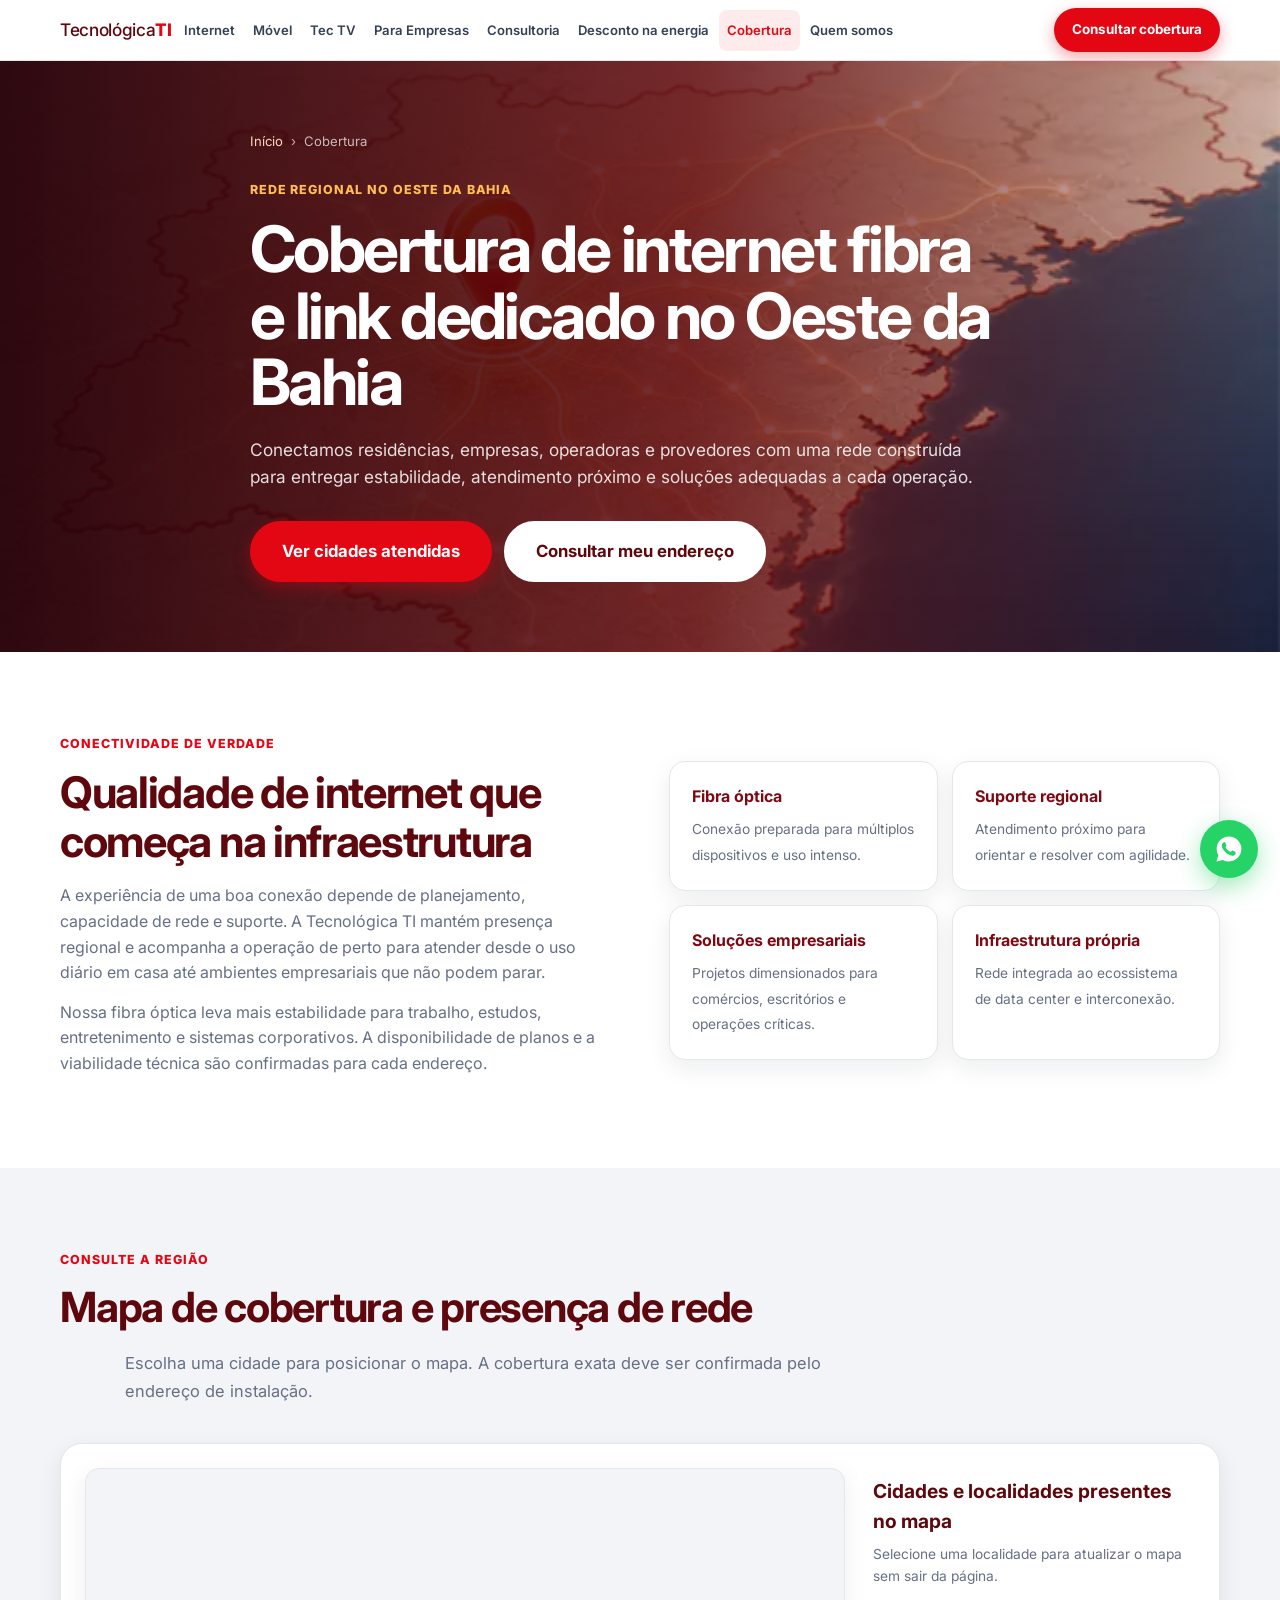
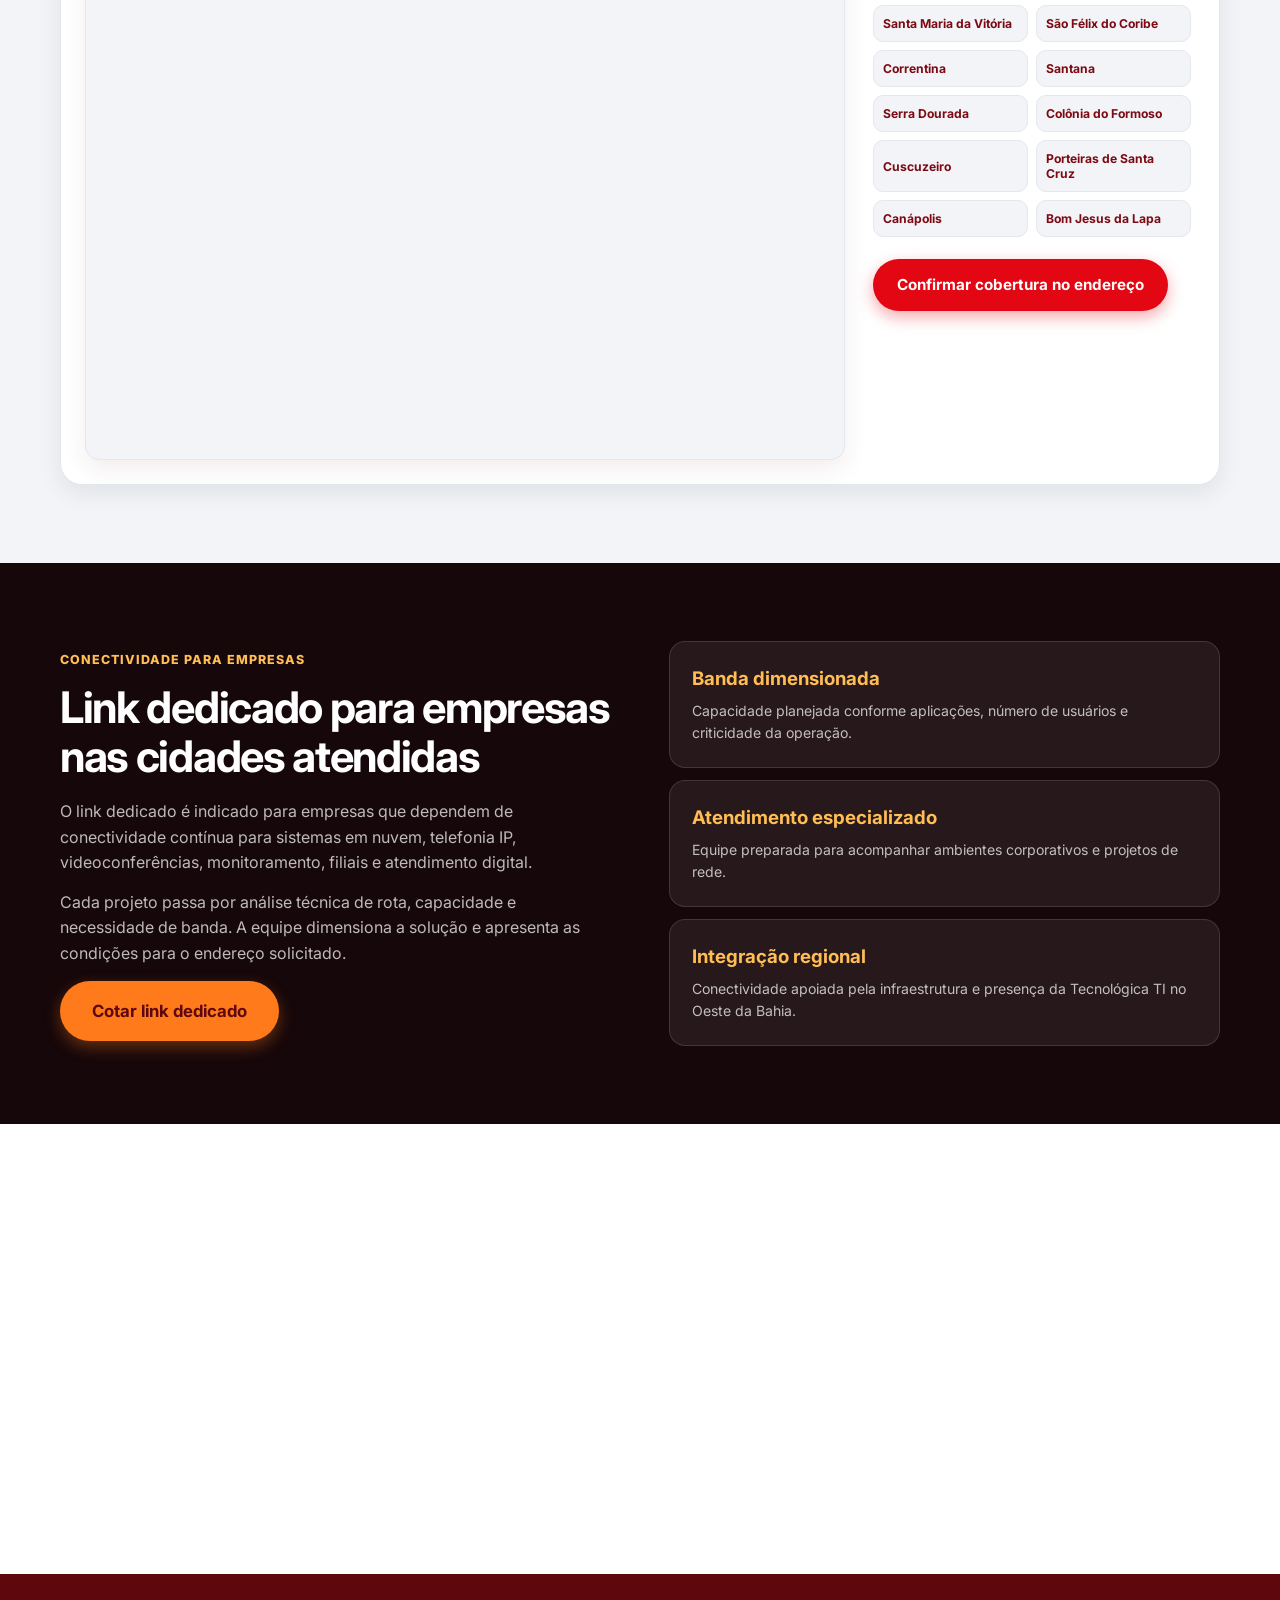
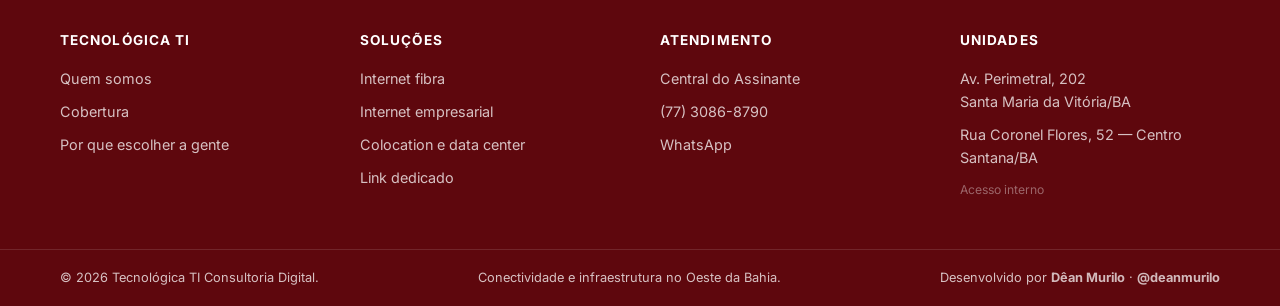
==== commit 5c7d806c: "Adiciona credito de desenvolvimento ao rodape" ====
--- a/cobertura.html
+++ b/cobertura.html
@@ -173,7 +173,7 @@
       <div class="footer__col"><h4>Atendimento</h4><a href="https://tecnologicati2.atlaz.com.br/central" target="_blank" rel="noopener">Central do Assinante</a><a href="tel:+557730868790">(77) 3086-8790</a><a href="https://wa.me/5577999764459" target="_blank" rel="noopener">WhatsApp</a></div>
       <div class="footer__col"><h4>Unidades</h4><p>Av. Perimetral, 202<br>Santa Maria da Vitória/BA</p><p>Rua Coronel Flores, 52 — Centro<br>Santana/BA</p><a class="footer__admin" href="https://tecnologicati2.atlaz.com.br/admin" target="_blank" rel="noopener">Acesso interno</a></div>
     </div>
-    <div class="footer__bottom"><div class="container footer__bottom-inner"><p>© <span id="ano"></span> Tecnológica TI Consultoria Digital.</p><p>Conectividade e infraestrutura no Oeste da Bahia.</p></div></div>
+    <div class="footer__bottom"><div class="container footer__bottom-inner"><p>© <span id="ano"></span> Tecnológica TI Consultoria Digital.</p><p>Conectividade e infraestrutura no Oeste da Bahia.</p><p class="footer__developer">Desenvolvido por <a href="https://wa.me/5577981409291" target="_blank" rel="noopener">Dêan Murilo</a> · <a href="https://www.instagram.com/deanmurilo/" target="_blank" rel="noopener">@deanmurilo</a></p></div></div>
   </footer>
   <a class="whats-flutuante" href="https://wa.me/5577999764459?text=Ol%C3%A1!%20Quero%20consultar%20a%20cobertura%20de%20internet." target="_blank" rel="noopener" aria-label="Consultar cobertura pelo WhatsApp"><svg viewBox="0 0 24 24"><path d="M12 2A9.9 9.9 0 0 0 2.1 11.9a9.8 9.8 0 0 0 1.4 5.1L2 22l5.1-1.3a10 10 0 0 0 4.8 1.2A9.9 9.9 0 0 0 21.9 12 9.9 9.9 0 0 0 12 2zm5.4 14a2.8 2.8 0 0 1-1.9 1.3c-.5.1-1.2.2-3.4-.7a11.9 11.9 0 0 1-4.8-4.3 5.6 5.6 0 0 1-1.1-2.9A3.1 3.1 0 0 1 7.2 7a1 1 0 0 1 .8-.4h.6c.2 0 .4 0 .6.5s.8 1.9.8 2-.1.4-.2.5l-.4.5c-.1.2-.3.3-.1.6a8.4 8.4 0 0 0 1.6 2 7.7 7.7 0 0 0 2.2 1.4c.3.1.5.1.6-.1l.6-.7c.2-.3.4-.2.6-.1l1.9.9c.2.1.4.2.4.3a2.6 2.6 0 0 1-.2 1.6z"/></svg></a>
   <script src="js/cobertura.js?v=1" defer></script>
--- a/css/estilo.css
+++ b/css/estilo.css
@@ -968,6 +968,9 @@
   flex-wrap: wrap;
   font-size: .8rem;
 }
+.footer__developer { white-space: nowrap; }
+.footer__developer a { color: rgba(255,255,255,.72); font-weight: 700; transition: color .2s ease; }
+.footer__developer a:hover { color: var(--branco); }
 
 /* --------------------------------------------------------------------------
    WhatsApp flutuante
